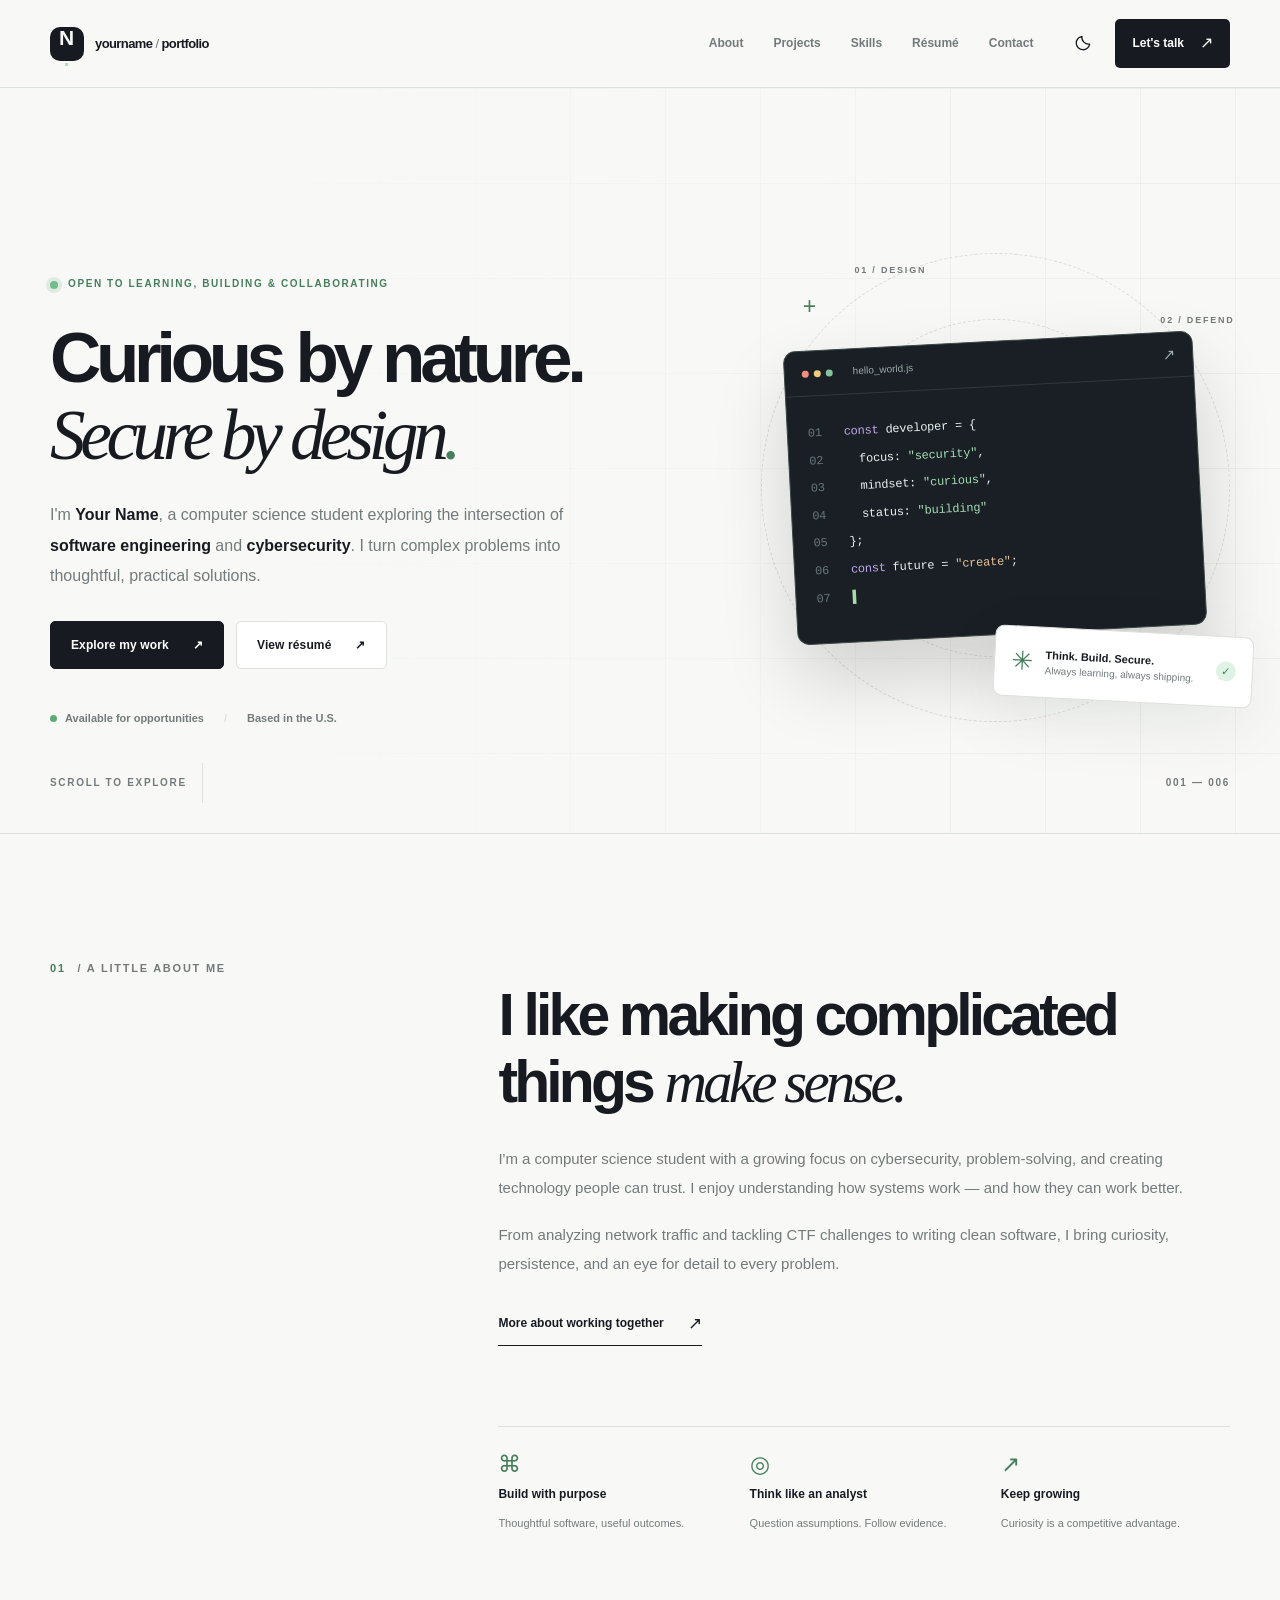
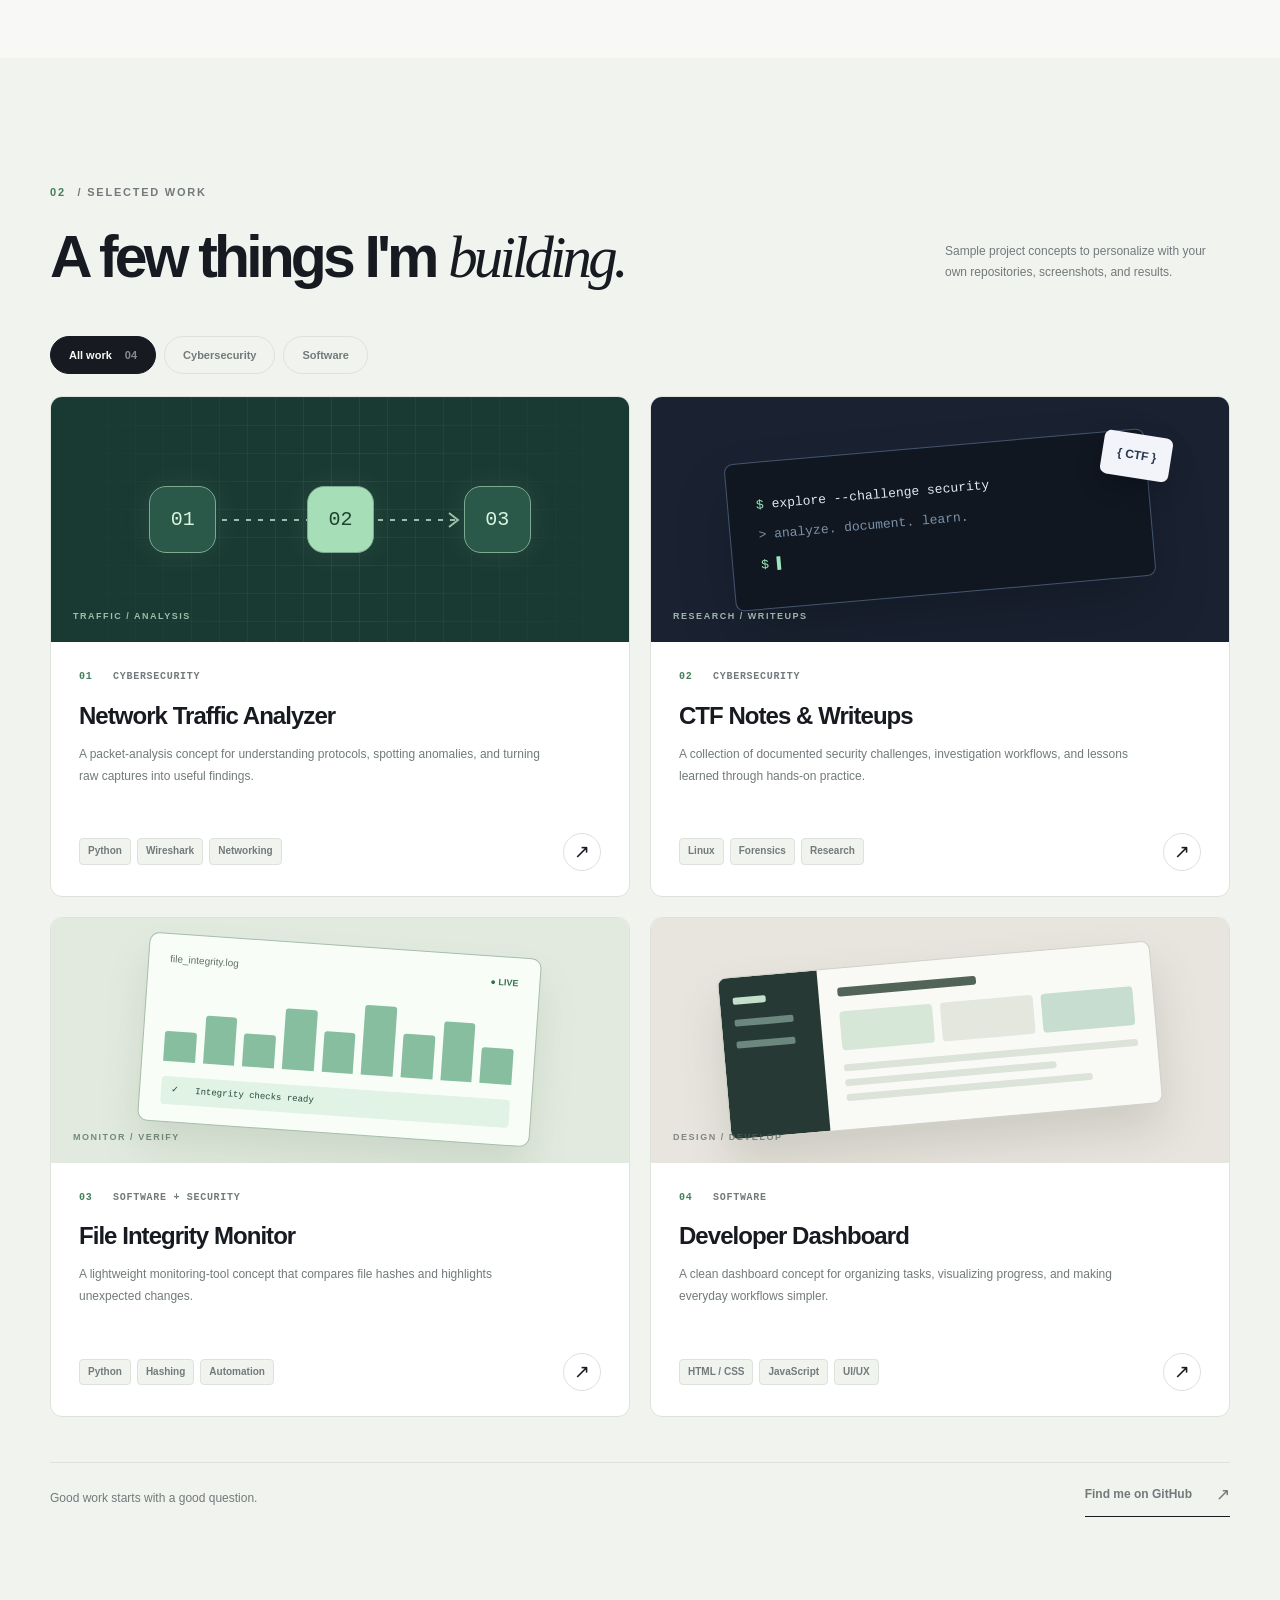
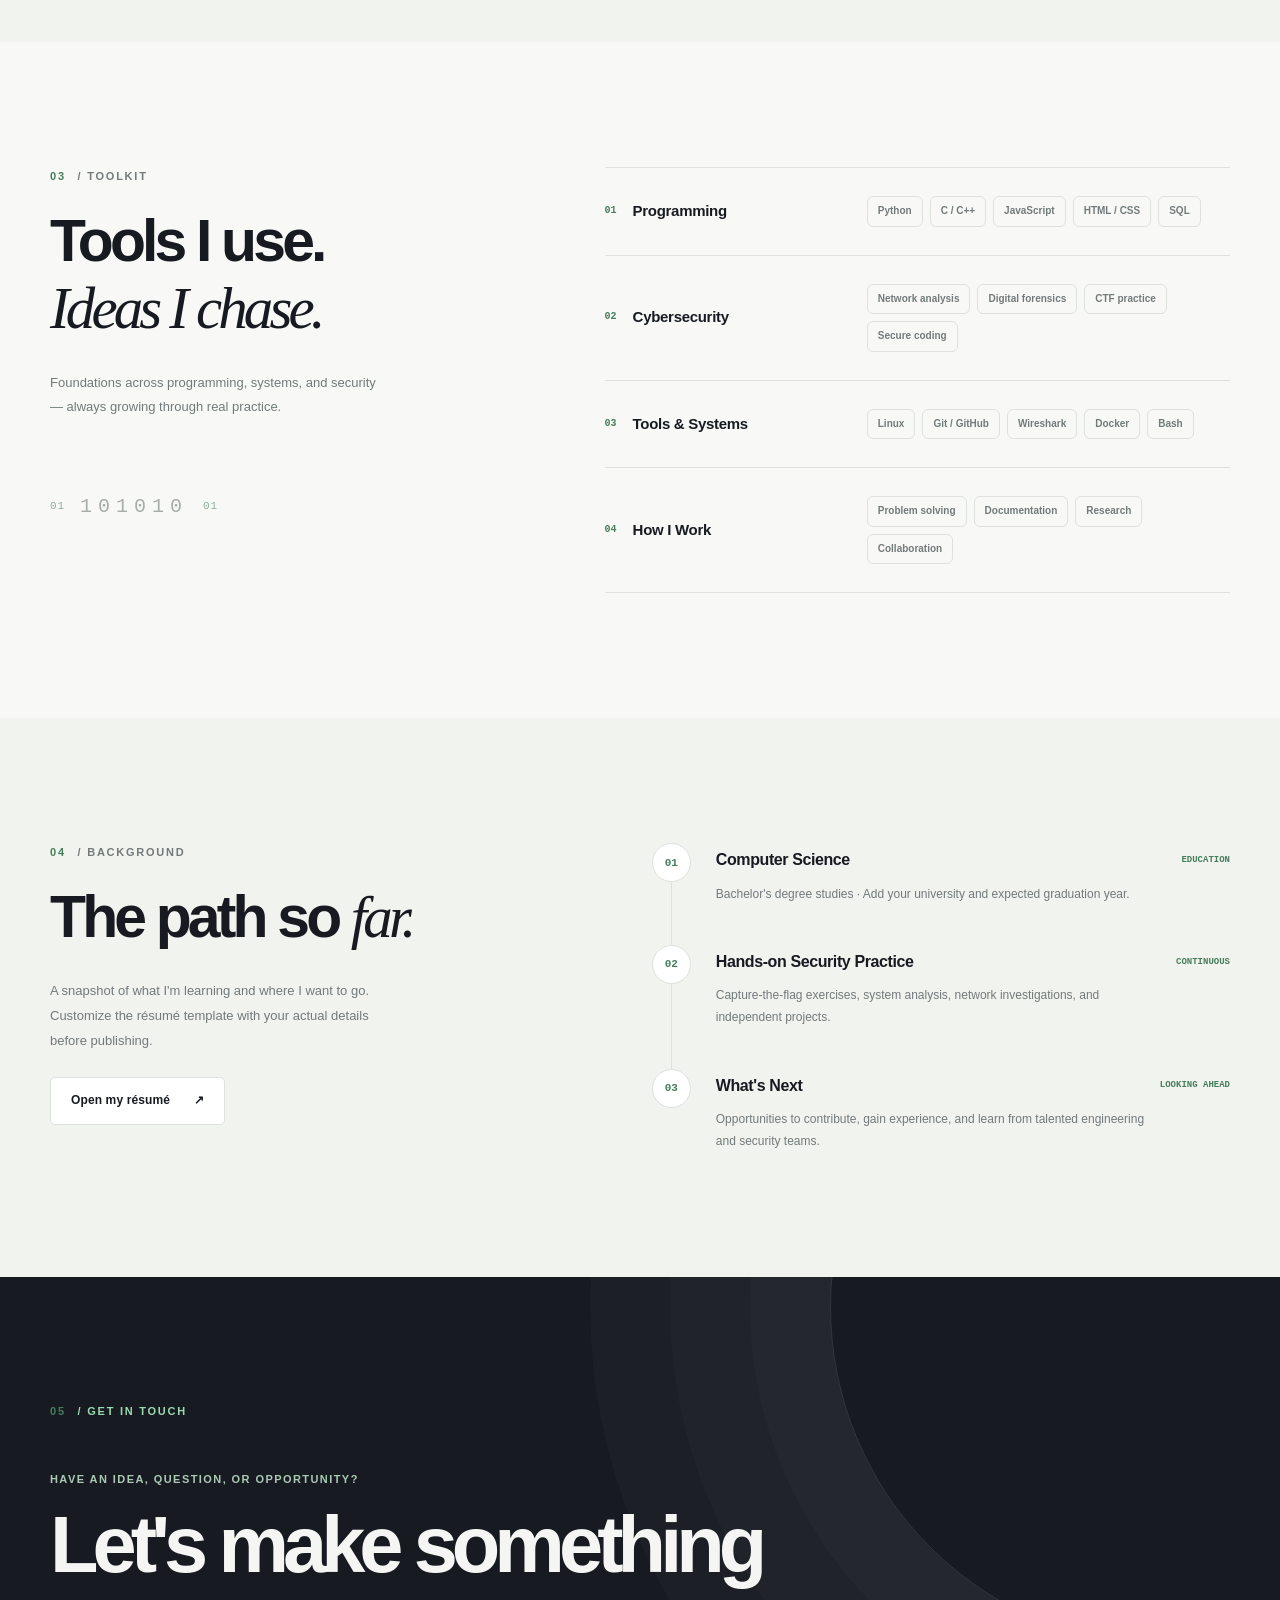
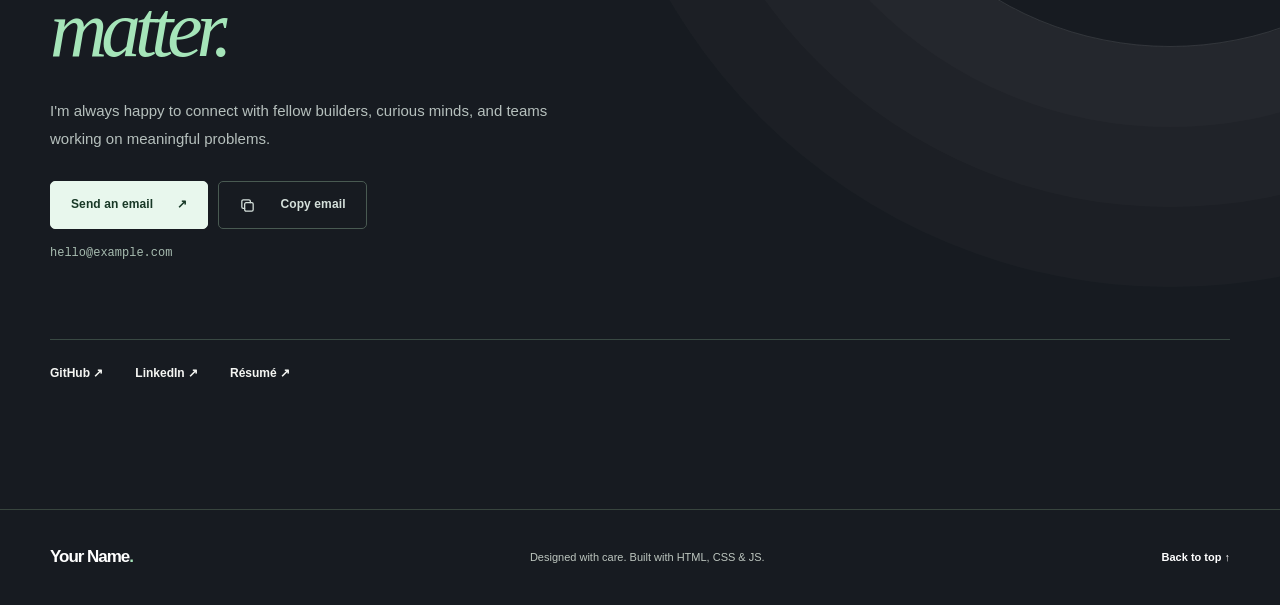
==== index.html @ 085c875d "Initial File Upload Commit" ====
<!doctype html>
<html lang="en">
<head>
  <meta charset="utf-8">
  <meta name="viewport" content="width=device-width, initial-scale=1">
  <meta name="theme-color" content="#f7f8f5">
  <meta name="description" content="Personal portfolio of a computer science student interested in cybersecurity, software engineering, and building useful things.">
  <title>Your Name — Computer Science & Cybersecurity</title>
  <link rel="icon" type="image/svg+xml" href="assets/favicon.svg">
  <link rel="stylesheet" href="style.css">
  <script src="script.js" defer></script>
</head>
<body>
  <a class="skip-link" href="#main">Skip to content</a>
  <div class="scroll-progress" id="scroll-progress" aria-hidden="true"></div>

  <header class="site-header" id="top">
    <div class="container header-inner">
      <a href="#top" class="brand" aria-label="Back to top"><span class="brand-symbol" aria-hidden="true">N<span class="brand-dot">.</span></span><span class="brand-word">yourname<span class="muted">/</span>portfolio</span></a>
      <nav class="desktop-nav" aria-label="Primary navigation">
        <a href="#about">About</a>
        <a href="#projects">Projects</a>
        <a href="#skills">Skills</a>
        <a href="#resume">Résumé</a>
        <a href="#contact">Contact</a>
      </nav>
      <div class="header-actions">
        <button class="icon-button theme-toggle" type="button" aria-label="Switch to dark theme" title="Toggle theme">
          <svg class="sun-icon" viewBox="0 0 24 24" fill="none" stroke="currentColor" stroke-width="1.7" stroke-linecap="round" stroke-linejoin="round" aria-hidden="true"><circle cx="12" cy="12" r="4"/><path d="M12 2v2m0 16v2M4.93 4.93l1.42 1.42m11.3 11.3 1.42 1.42M2 12h2m16 0h2M4.93 19.07l1.42-1.42m11.3-11.3 1.42-1.42"/></svg>
          <svg class="moon-icon" viewBox="0 0 24 24" fill="none" stroke="currentColor" stroke-width="1.7" stroke-linecap="round" stroke-linejoin="round" aria-hidden="true"><path d="M20.9 13.4A9 9 0 0 1 10.6 3.1 9 9 0 1 0 20.9 13.4Z"/></svg>
        </button>
        <a class="header-cta" href="#contact">Let's talk <span aria-hidden="true">↗</span></a>
        <button class="icon-button menu-toggle" type="button" aria-label="Open menu" aria-expanded="false" aria-controls="mobile-nav">
          <span></span><span></span>
        </button>
      </div>
    </div>
    <nav class="mobile-nav" id="mobile-nav" aria-label="Mobile navigation" hidden>
      <a href="#about">About</a><a href="#projects">Projects</a><a href="#skills">Skills</a><a href="#resume">Résumé</a><a href="#contact">Contact</a>
    </nav>
  </header>

  <main id="main">
    <section class="hero section-pad" aria-labelledby="hero-title">
      <div class="container hero-grid">
        <div class="hero-copy reveal">
          <div class="eyebrow"><span class="availability-dot"></span> OPEN TO LEARNING, BUILDING & COLLABORATING</div>
          <h1 id="hero-title">Curious by nature.<br><span class="hero-contrast">Secure by design<span class="hero-period">.</span></span></h1>
          <p class="hero-description">I'm <strong data-profile-name>Your Name</strong>, a computer science student exploring the intersection of <strong>software engineering</strong> and <strong>cybersecurity</strong>. I turn complex problems into thoughtful, practical solutions.</p>
          <div class="hero-buttons">
            <a class="button button-primary" href="#projects">Explore my work <span aria-hidden="true">↗</span></a>
            <a class="button button-outline" href="resume.html">View résumé <span aria-hidden="true">↗</span></a>
          </div>
          <div class="hero-meta"><span><span class="pulse" aria-hidden="true"></span> Available for opportunities</span><span class="meta-separator">/</span><span>Based in the U.S.</span></div>
        </div>
        <div class="hero-visual reveal" aria-label="Decorative illustration of a software and cybersecurity workspace">
          <div class="orbit orbit-outer"></div><div class="orbit orbit-inner"></div>
          <div class="visual-corner corner-one" aria-hidden="true">+</div>
          <div class="visual-corner corner-two" aria-hidden="true">+</div>
          <div class="visual-card code-card">
            <div class="visual-card-top"><div class="window-dots" aria-hidden="true"><i></i><i></i><i></i></div><span>hello_world.js</span><span class="card-top-icon">↗</span></div>
            <div class="code-content" aria-hidden="true"><div><span class="line-no">01</span> <span class="syntax-purple">const</span> developer = {</div><div><span class="line-no">02</span> &nbsp; focus: <span class="syntax-green">"security"</span>,</div><div><span class="line-no">03</span> &nbsp; mindset: <span class="syntax-green">"curious"</span>,</div><div><span class="line-no">04</span> &nbsp; status: <span class="syntax-green">"building"</span></div><div><span class="line-no">05</span> };</div><div><span class="line-no">06</span> <span class="syntax-purple">const</span> future = <span class="syntax-orange">"create"</span>;</div><div><span class="line-no">07</span> <span class="cursor-line">▍</span></div></div>
          </div>
          <div class="security-pill"><span class="lock-mark" aria-hidden="true">✳</span><div><strong>Think. Build. Secure.</strong><small>Always learning, always shipping.</small></div><span class="pill-check">✓</span></div>
          <div class="visual-label label-a">01 / DESIGN</div><div class="visual-label label-b">02 / DEFEND</div>
        </div>
      </div>
      <div class="container hero-bottom"><span>SCROLL TO EXPLORE</span><span class="line-down" aria-hidden="true"></span><span>001 — 006</span></div>
    </section>

    <section id="about" class="about section-pad" aria-labelledby="about-title">
      <div class="container about-grid">
        <div class="section-label reveal"><span class="index">01</span> / A LITTLE ABOUT ME</div>
        <div class="about-content reveal">
          <h2 id="about-title" class="section-title">I like making complicated things <em>make sense.</em></h2>
          <p>I'm a computer science student with a growing focus on cybersecurity, problem-solving, and creating technology people can trust. I enjoy understanding how systems work — and how they can work better.</p>
          <p>From analyzing network traffic and tackling CTF challenges to writing clean software, I bring curiosity, persistence, and an eye for detail to every problem.</p>
          <a class="text-link" href="#contact">More about working together <span aria-hidden="true">↗</span></a>
          <div class="about-highlights"><div><span class="highlight-icon" aria-hidden="true">⌘</span><strong>Build with purpose</strong><span>Thoughtful software, useful outcomes.</span></div><div><span class="highlight-icon" aria-hidden="true">◎</span><strong>Think like an analyst</strong><span>Question assumptions. Follow evidence.</span></div><div><span class="highlight-icon" aria-hidden="true">↗</span><strong>Keep growing</strong><span>Curiosity is a competitive advantage.</span></div></div>
        </div>
      </div>
    </section>

    <section id="projects" class="projects-section section-pad" aria-labelledby="projects-title">
      <div class="container">
        <div class="section-heading reveal"><div><div class="section-label"><span class="index">02</span> / SELECTED WORK</div><h2 id="projects-title" class="section-title">A few things I'm <em>building.</em></h2></div><p>Sample project concepts to personalize with your own repositories, screenshots, and results.</p></div>
        <div class="filter-bar reveal" role="group" aria-label="Filter projects"><button class="filter-button active" data-filter="all" aria-pressed="true">All work <span>04</span></button><button class="filter-button" data-filter="security" aria-pressed="false">Cybersecurity</button><button class="filter-button" data-filter="software" aria-pressed="false">Software</button></div>
        <div class="projects-grid">
          <article class="project-card reveal" data-category="security">
            <div class="project-art art-packets" aria-hidden="true"><div class="art-grid"></div><div class="flow-node flow-left">01</div><div class="flow-node flow-middle">02</div><div class="flow-node flow-right">03</div><svg class="flow-lines" viewBox="0 0 500 220"><path d="M108 110 H234 H368" fill="none" stroke="currentColor" stroke-width="2" stroke-dasharray="5 7"/><path d="m359 103 9 7-9 7" fill="none" stroke="currentColor" stroke-width="2"/></svg><div class="art-caption">TRAFFIC / ANALYSIS</div></div>
            <div class="project-body"><div class="project-number">01 <span>CYBERSECURITY</span></div><h3>Network Traffic Analyzer</h3><p>A packet-analysis concept for understanding protocols, spotting anomalies, and turning raw captures into useful findings.</p><div class="project-bottom"><div class="tags"><span>Python</span><span>Wireshark</span><span>Networking</span></div><button type="button" class="project-open" data-project="network" aria-label="View Network Traffic Analyzer details">↗</button></div></div>
          </article>
          <article class="project-card reveal" data-category="security">
            <div class="project-art art-ctf" aria-hidden="true"><div class="ctf-terminal"><span class="term-prompt">$</span> explore --challenge security<br><span class="term-output">&gt; analyze. document. learn.</span><br><span class="term-prompt">$</span> <span class="term-cursor">▌</span></div><div class="ctf-badge">{ CTF }</div><div class="art-caption">RESEARCH / WRITEUPS</div></div>
            <div class="project-body"><div class="project-number">02 <span>CYBERSECURITY</span></div><h3>CTF Notes & Writeups</h3><p>A collection of documented security challenges, investigation workflows, and lessons learned through hands-on practice.</p><div class="project-bottom"><div class="tags"><span>Linux</span><span>Forensics</span><span>Research</span></div><button type="button" class="project-open" data-project="ctf" aria-label="View CTF Notes and Writeups details">↗</button></div></div>
          </article>
          <article class="project-card reveal" data-category="software">
            <div class="project-art art-monitor" aria-hidden="true"><div class="monitor-window"><div class="monitor-line"><span>file_integrity.log</span><span class="monitor-live">● LIVE</span></div><div class="monitor-bars"><i></i><i></i><i></i><i></i><i></i><i></i><i></i><i></i><i></i></div><div class="monitor-status">✓ &nbsp; Integrity checks ready</div></div><div class="art-caption">MONITOR / VERIFY</div></div>
            <div class="project-body"><div class="project-number">03 <span>SOFTWARE + SECURITY</span></div><h3>File Integrity Monitor</h3><p>A lightweight monitoring-tool concept that compares file hashes and highlights unexpected changes.</p><div class="project-bottom"><div class="tags"><span>Python</span><span>Hashing</span><span>Automation</span></div><button type="button" class="project-open" data-project="monitor" aria-label="View File Integrity Monitor details">↗</button></div></div>
          </article>
          <article class="project-card reveal" data-category="software">
            <div class="project-art art-dashboard" aria-hidden="true"><div class="mini-app"><div class="mini-sidebar"><i></i><i></i><i></i></div><div class="mini-main"><div class="mini-head"></div><div class="mini-stats"><span></span><span></span><span></span></div><div class="mini-rows"><i></i><i></i><i></i></div></div></div><div class="art-caption">DESIGN / DEVELOP</div></div>
            <div class="project-body"><div class="project-number">04 <span>SOFTWARE</span></div><h3>Developer Dashboard</h3><p>A clean dashboard concept for organizing tasks, visualizing progress, and making everyday workflows simpler.</p><div class="project-bottom"><div class="tags"><span>HTML / CSS</span><span>JavaScript</span><span>UI/UX</span></div><button type="button" class="project-open" data-project="dashboard" aria-label="View Developer Dashboard details">↗</button></div></div>
          </article>
        </div>
        <div class="projects-footer reveal"><span>Good work starts with a good question.</span><a class="text-link" href="https://github.com" target="_blank" rel="noopener noreferrer" data-github>Find me on GitHub <span aria-hidden="true">↗</span></a></div>
      </div>
    </section>

    <section id="skills" class="skills-section section-pad" aria-labelledby="skills-title">
      <div class="container skills-layout">
        <div class="skills-intro reveal"><div class="section-label"><span class="index">03</span> / TOOLKIT</div><h2 id="skills-title" class="section-title">Tools I use.<br><em>Ideas I chase.</em></h2><p>Foundations across programming, systems, and security — always growing through real practice.</p><div class="skills-decor" aria-hidden="true"><span>01</span><span>101010</span><span>01</span></div></div>
        <div class="skills-list reveal">
          <div class="skill-row"><div class="skill-row-title"><span class="skill-index">01</span><h3>Programming</h3></div><div class="skill-tags"><span>Python</span><span>C / C++</span><span>JavaScript</span><span>HTML / CSS</span><span>SQL</span></div></div>
          <div class="skill-row"><div class="skill-row-title"><span class="skill-index">02</span><h3>Cybersecurity</h3></div><div class="skill-tags"><span>Network analysis</span><span>Digital forensics</span><span>CTF practice</span><span>Secure coding</span></div></div>
          <div class="skill-row"><div class="skill-row-title"><span class="skill-index">03</span><h3>Tools & Systems</h3></div><div class="skill-tags"><span>Linux</span><span>Git / GitHub</span><span>Wireshark</span><span>Docker</span><span>Bash</span></div></div>
          <div class="skill-row"><div class="skill-row-title"><span class="skill-index">04</span><h3>How I Work</h3></div><div class="skill-tags"><span>Problem solving</span><span>Documentation</span><span>Research</span><span>Collaboration</span></div></div>
        </div>
      </div>
    </section>

    <section id="resume" class="resume-section section-pad" aria-labelledby="resume-title">
      <div class="container resume-layout">
        <div class="resume-intro reveal"><div class="section-label"><span class="index">04</span> / BACKGROUND</div><h2 id="resume-title" class="section-title">The path so <em>far.</em></h2><p>A snapshot of what I'm learning and where I want to go. Customize the résumé template with your actual details before publishing.</p><a class="button button-outline" href="resume.html">Open my résumé <span aria-hidden="true">↗</span></a></div>
        <div class="timeline reveal"><div class="timeline-item"><div class="timeline-icon">01</div><div class="timeline-content"><div class="timeline-top"><h3>Computer Science</h3><span>EDUCATION</span></div><p>Bachelor's degree studies · Add your university and expected graduation year.</p></div></div><div class="timeline-item"><div class="timeline-icon">02</div><div class="timeline-content"><div class="timeline-top"><h3>Hands-on Security Practice</h3><span>CONTINUOUS</span></div><p>Capture-the-flag exercises, system analysis, network investigations, and independent projects.</p></div></div><div class="timeline-item"><div class="timeline-icon">03</div><div class="timeline-content"><div class="timeline-top"><h3>What's Next</h3><span>LOOKING AHEAD</span></div><p>Opportunities to contribute, gain experience, and learn from talented engineering and security teams.</p></div></div></div>
      </div>
    </section>

    <section id="contact" class="contact-section section-pad" aria-labelledby="contact-title">
      <div class="container contact-inner reveal"><div class="section-label"><span class="index">05</span> / GET IN TOUCH</div><p class="contact-kicker">HAVE AN IDEA, QUESTION, OR OPPORTUNITY?</p><h2 id="contact-title">Let's make something <em>matter.</em></h2><p class="contact-description">I'm always happy to connect with fellow builders, curious minds, and teams working on meaningful problems.</p><div class="contact-actions"><a href="mailto:hello@example.com" class="button button-primary contact-mail" data-email-link>Send an email <span aria-hidden="true">↗</span></a><button type="button" class="button button-ghost copy-email" aria-label="Copy email address"><svg width="17" height="17" viewBox="0 0 24 24" fill="none" stroke="currentColor" stroke-width="1.8" stroke-linecap="round" stroke-linejoin="round" aria-hidden="true"><rect x="8" y="8" width="12" height="12" rx="2"/><path d="M16 8V6a2 2 0 0 0-2-2H6a2 2 0 0 0-2 2v8a2 2 0 0 0 2 2h2"/></svg> Copy email</button></div><div class="contact-email" data-email-text>hello@example.com</div><div class="contact-rule"></div><div class="contact-socials"><a href="https://github.com" target="_blank" rel="noopener noreferrer" data-github>GitHub ↗</a><a href="https://www.linkedin.com" target="_blank" rel="noopener noreferrer" data-linkedin>LinkedIn ↗</a><a href="resume.html">Résumé ↗</a></div></div>
    </section>
  </main>

  <footer class="site-footer"><div class="container footer-inner"><a href="#top" class="footer-brand">Your Name<span>.</span></a><span>Designed with care. Built with HTML, CSS & JS.</span><a class="back-top" href="#top">Back to top ↑</a></div></footer>
  <div class="toast" role="status" aria-live="polite" aria-atomic="true"></div>
  <dialog class="project-dialog" aria-labelledby="dialog-title"><form method="dialog"><button class="dialog-close" aria-label="Close project details">×</button></form><div class="dialog-eyebrow" id="dialog-category"></div><h2 id="dialog-title"></h2><p id="dialog-description"></p><h3>The idea</h3><p id="dialog-details"></p><h3>Skills involved</h3><div class="dialog-tags" id="dialog-tags"></div><p class="dialog-note">These are starter project concepts. Replace them with your own verified work before sharing with recruiters.</p></dialog>
</body>
</html>
---- style.css ----
/* Minimalist developer portfolio — no frameworks or external dependencies. */
:root {
  color-scheme: light;
  --bg: #f8f9f6;
  --surface: #fff;
  --surface-alt: #f1f3ef;
  --text: #171b21;
  --muted: #727a7b;
  --line: #dde2dc;
  --accent: #467e5c;
  --accent-light: #dff3e4;
  --accent-green: #9ce7bb;
  --button: #171b21;
  --button-text: #fff;
  --dark-surface: #171b21;
  --shadow: 0 20px 70px rgba(19,35,25,.07);
  --max: 1180px;
}
html[data-theme="dark"] {
  color-scheme: dark;
  --bg: #141919;
  --surface: #1b2221;
  --surface-alt: #202a27;
  --text: #f2f5f0;
  --muted: #a1aaa5;
  --line: #334039;
  --accent: #9de0b6;
  --accent-light: #243d31;
  --button: #e7f1e9;
  --button-text: #15201a;
  --dark-surface: #101816;
  --shadow: 0 22px 70px rgba(0,0,0,.18);
}
*,*::before,*::after{box-sizing:border-box}
html{scroll-behavior:smooth;scroll-padding-top:88px}
body{margin:0;background:var(--bg);color:var(--text);font-family:Inter,ui-sans-serif,-apple-system,BlinkMacSystemFont,"Segoe UI",sans-serif;font-size:16px;line-height:1.65;-webkit-font-smoothing:antialiased;overflow-x:hidden;transition:background .2s,color .2s}
button,a{ -webkit-tap-highlight-color:transparent }
button{font:inherit;cursor:pointer}
a{color:inherit;text-decoration:none}
img,svg{max-width:100%}
::selection{background:var(--accent-light);color:var(--text)}
:focus-visible{outline:3px solid var(--accent);outline-offset:4px}
.container{width:min(var(--max),calc(100% - 88px));margin-inline:auto}
.section-pad{padding:125px 0}
.skip-link{position:fixed;top:-100px;left:20px;z-index:999;padding:12px 18px;background:var(--button);color:var(--button-text);border-radius:8px}
.skip-link:focus{top:10px}
.scroll-progress{height:2px;background:var(--accent);width:0;position:fixed;top:0;left:0;z-index:1000;pointer-events:none}
.site-header{height:88px;position:sticky;top:0;z-index:100;background:color-mix(in srgb,var(--bg) 92%,transparent);backdrop-filter:blur(20px);-webkit-backdrop-filter:blur(20px);border-bottom:1px solid var(--line)}
.header-inner{height:100%;display:flex;align-items:center;justify-content:space-between;gap:32px}
.brand{display:inline-flex;align-items:center;gap:11px;white-space:nowrap}
.brand-symbol{display:grid;place-items:center;width:34px;height:34px;border-radius:10px;background:var(--text);color:var(--bg);font-size:21px;font-weight:800;letter-spacing:-.1em;padding-right:3px;line-height:1}
.brand-dot{color:var(--accent-green)}
.brand-word{font-size:13px;font-weight:750;letter-spacing:-.045em}
.brand-word .muted{color:var(--muted);font-weight:400;padding:0 3px}
.desktop-nav{display:flex;align-items:center;gap:30px;margin-left:auto}
.desktop-nav a{font-size:12px;font-weight:630;color:var(--muted);transition:color .2s}
.desktop-nav a:hover,.desktop-nav a.active{color:var(--text)}
.header-actions{display:flex;align-items:center;gap:15px}
.icon-button{width:35px;height:35px;display:grid;place-items:center;background:none;color:var(--text);border:1px solid transparent;border-radius:8px;transition:background .2s}
.icon-button:hover{background:var(--surface-alt)}
.theme-toggle svg{width:18px;height:18px}
.sun-icon{display:none}html[data-theme="dark"] .sun-icon{display:block}html[data-theme="dark"] .moon-icon{display:none}
.header-cta{display:inline-flex;align-items:center;gap:16px;background:var(--button);color:var(--button-text);padding:11px 17px;border-radius:5px;font-size:12px;font-weight:720;white-space:nowrap;transition:transform .2s,opacity .2s}
.header-cta:hover{transform:translateY(-2px);opacity:.9}
.header-cta span{font-size:16px;font-weight:400}
.menu-toggle{display:none;position:relative;flex-direction:column;gap:6px;justify-content:center}
.menu-toggle span{height:2px;width:19px;background:currentColor;transition:transform .2s}
.mobile-nav[hidden]{display:none!important}
.mobile-nav{position:absolute;top:88px;left:0;right:0;background:var(--bg);border-bottom:1px solid var(--line);padding:12px 28px 24px;box-shadow:var(--shadow)}
.mobile-nav a{display:block;padding:13px 6px;border-bottom:1px solid var(--line);font-weight:650}
.hero{position:relative;padding-bottom:30px;min-height:735px;overflow:hidden}
.hero::before{content:"";position:absolute;inset:0;opacity:.43;background-image:linear-gradient(to right,var(--line) 1px,transparent 1px),linear-gradient(to bottom,var(--line) 1px,transparent 1px);background-size:95px 95px;mask-image:linear-gradient(90deg,transparent 15%,#000 85%);pointer-events:none}
.hero-grid{min-height:550px;display:grid;grid-template-columns:minmax(0,1.18fr) minmax(0,.82fr);align-items:center;gap:35px;position:relative;z-index:1}
.hero-copy{padding-top:28px}
.eyebrow{font-size:10px;font-weight:780;letter-spacing:.16em;display:flex;gap:10px;align-items:center;color:var(--accent)}
.availability-dot{width:8px;height:8px;border-radius:50%;background:#70bf8a;box-shadow:0 0 0 4px color-mix(in srgb,var(--accent) 13%,transparent)}
h1,h2,h3,p{margin-top:0}
h1{font-size:clamp(3.7rem,5.55vw,5.8rem);line-height:1.08;letter-spacing:-.075em;font-weight:730;margin:27px 0 27px}
.hero-contrast{font-family:Georgia,Times,serif;font-style:italic;font-weight:400;letter-spacing:-.075em;white-space:nowrap}
.hero-period{color:var(--accent)}
.hero-description{font-size:16px;max-width:520px;line-height:1.9;color:var(--muted);margin-bottom:30px}
.hero-description strong{font-weight:650;color:var(--text)}
.hero-buttons{display:flex;flex-wrap:wrap;gap:12px}
.button{display:inline-flex;justify-content:center;align-items:center;gap:24px;min-height:48px;padding:13px 20px;border-radius:5px;font-size:12px;letter-spacing:.01em;font-weight:750;border:1px solid var(--line);transition:transform .2s,background .2s,color .2s,border-color .2s}
.button:hover{transform:translateY(-2px)}
.button-primary{background:var(--button);color:var(--button-text);border-color:var(--button)}
.button-primary:hover{opacity:.86}
.button-outline{background:var(--surface);border-color:var(--line)}
.button-outline:hover{border-color:var(--text)}
.button-ghost{border:none;background:transparent;color:var(--text)}
.hero-meta{margin-top:40px;display:flex;gap:20px;align-items:center;font-size:11px;font-weight:600;color:var(--muted)}
.hero-meta>span:first-child{display:flex;align-items:center;gap:8px}
.pulse{height:7px;width:7px;background:#5eac75;border-radius:50%}
.meta-separator{color:var(--line)}
.hero-visual{height:500px;position:relative;display:flex;align-items:center;justify-content:center}
.orbit{position:absolute;border:1px dashed color-mix(in srgb,var(--text) 13%,transparent);border-radius:50%;aspect-ratio:1;pointer-events:none}
.orbit-outer{width:100%;max-width:505px;transform:rotate(-10deg)}
.orbit-inner{width:72%;max-width:362px;transform:rotate(18deg)}
.visual-corner{position:absolute;color:var(--accent);font-size:23px;font-weight:300}
.corner-one{left:9%;top:10%}.corner-two{right:6%;bottom:14%}
.code-card{width:90%;max-width:410px;background:#191f24;color:#e9f1f0;border:1px solid #3b4845;border-radius:12px;position:relative;z-index:2;box-shadow:0 35px 75px rgba(0,0,0,.16);transform:rotate(-3deg);overflow:hidden}
.visual-card-top{height:45px;display:flex;align-items:center;gap:10px;border-bottom:1px solid #30383b;padding:0 17px;color:#9daaaa;font-size:10px}
.window-dots{display:flex;gap:5px;margin-right:10px}.window-dots i{height:7px;width:7px;border-radius:50%;background:#53615d}.window-dots i:first-child{background:#f18d7f}.window-dots i:nth-child(2){background:#edcd7d}.window-dots i:nth-child(3){background:#85c29b}
.card-top-icon{margin-left:auto;font-size:15px}
.code-content{padding:24px 12px 30px 20px;font-family:ui-monospace,SFMono-Regular,Menlo,Consolas,monospace;font-size:clamp(10px,.95vw,12px);line-height:2.3;white-space:nowrap;letter-spacing:-.02em}
.line-no{color:#67777d;user-select:none;margin-right:15px}
.syntax-purple{color:#c1a7ef}.syntax-green{color:#a4deb4}.syntax-orange{color:#e9c19b}
.cursor-line{color:#a6dcaa;animation:blink 1s steps(2) infinite}
@keyframes blink{50%{opacity:0}}
.security-pill{display:flex;align-items:center;gap:12px;position:absolute;z-index:3;right:-5%;bottom:36px;background:var(--surface);padding:13px 16px;border:1px solid var(--line);border-radius:9px;box-shadow:var(--shadow);transform:rotate(3deg)}
.lock-mark{font-size:26px;color:var(--accent)}.security-pill strong,.security-pill small{display:block;line-height:1.5}.security-pill strong{font-size:11px}.security-pill small{font-size:10px;color:var(--muted)}.pill-check{display:grid;place-items:center;border-radius:50%;width:20px;height:20px;background:var(--accent-light);color:var(--accent);font-size:11px;margin-left:10px}
.visual-label{font-size:9px;color:var(--muted);font-weight:800;letter-spacing:.2em;position:absolute;z-index:3}.label-a{top:5%;left:20%}.label-b{right:-1%;top:15%}
.hero-bottom{position:relative;z-index:1;display:flex;align-items:center;gap:15px;color:var(--muted);font-size:10px;font-weight:800;letter-spacing:.17em}.hero-bottom span:last-child{margin-left:auto}.line-down{height:40px;width:1px;background:var(--line)}
.section-label{font-size:11px;letter-spacing:.16em;font-weight:800;color:var(--muted)}.section-label .index{color:var(--accent);margin-right:7px}
.section-title{font-size:clamp(2.65rem,4.6vw,4.85rem);letter-spacing:-.065em;line-height:1.14;font-weight:690;max-width:750px;margin:22px 0 28px}.section-title em{font-family:Georgia,Times,serif;font-weight:400}
.about{border-top:1px solid var(--line)}.about-grid{display:grid;grid-template-columns:30% 1fr;gap:8%}.about-content p{max-width:700px;color:var(--muted);line-height:1.95;font-size:15px;margin-bottom:17px}.text-link{display:inline-flex;align-items:center;gap:24px;padding-bottom:7px;border-bottom:1px solid var(--text);font-size:12px;font-weight:740;margin-top:15px;transition:gap .2s}.text-link:hover{gap:33px}.text-link span{font-size:17px;font-weight:400}.about-highlights{display:grid;grid-template-columns:repeat(3,minmax(0,1fr));gap:22px;margin-top:80px;padding-top:26px;border-top:1px solid var(--line)}.about-highlights>div{display:flex;flex-direction:column;align-items:flex-start;gap:9px}.highlight-icon{font-size:23px;color:var(--accent);line-height:1}.about-highlights strong{font-size:12px}.about-highlights div>span:last-child{font-size:11px;color:var(--muted);line-height:1.7}
.projects-section{background:var(--surface-alt)}.section-heading{display:flex;justify-content:space-between;align-items:end;gap:30px}.section-heading .section-title{margin-bottom:0}.section-heading>p{max-width:285px;font-size:12px;line-height:1.8;color:var(--muted);margin-bottom:7px}.filter-bar{display:flex;flex-wrap:wrap;gap:8px;margin:45px 0 22px}.filter-button{border:1px solid var(--line);border-radius:100px;background:transparent;padding:9px 18px;font-size:11px;font-weight:720;color:var(--muted);transition:all .2s}.filter-button.active,.filter-button:hover{background:var(--text);border-color:var(--text);color:var(--bg)}.filter-button span{opacity:.5;margin-left:10px}
.projects-grid{display:grid;grid-template-columns:repeat(2,minmax(0,1fr));gap:20px}.project-card{min-width:0;background:var(--surface);border:1px solid var(--line);border-radius:12px;overflow:hidden;transition:transform .3s,box-shadow .3s,opacity .25s}.project-card:hover{transform:translateY(-5px);box-shadow:var(--shadow)}.project-card[hidden]{display:none}
.project-art{height:245px;position:relative;overflow:hidden;display:flex;align-items:center;justify-content:center;color:#d9f3df}.art-caption{position:absolute;bottom:18px;left:22px;letter-spacing:.17em;font-size:9px;font-weight:800;opacity:.7}
.art-packets{background:#193a32}.art-grid{position:absolute;inset:0;background-image:linear-gradient(#9fd6b116 1px,transparent 1px),linear-gradient(90deg,#9fd6b116 1px,transparent 1px);background-size:28px 28px;mask-image:linear-gradient(90deg,transparent,#000,transparent)}.flow-lines{position:absolute;width:min(100%,500px);height:220px;opacity:.7}.flow-node{position:absolute;z-index:2;width:67px;height:67px;border-radius:17px;background:#2a5849;border:1px solid #7ea993;display:grid;place-items:center;font-family:ui-monospace,monospace;font-size:20px;box-shadow:0 0 28px #a3dcb91a}.flow-left{left:17%}.flow-middle{left:calc(50% - 33px);background:#a6deb8;color:#204330}.flow-right{right:17%}
.art-ctf{background:#1a2232}.ctf-terminal{width:73%;background:#101721;border:1px solid #43556d;border-radius:9px;transform:rotate(-5deg);padding:28px;font-family:ui-monospace,monospace;font-size:clamp(10px,1.15vw,13px);line-height:2.3;color:#e1e9f7;box-shadow:0 30px 55px #0003}.term-prompt{color:#9ce7bb}.term-output{color:#7c92a8}.term-cursor{color:#9ce7bb}.ctf-badge{position:absolute;right:10%;top:15%;background:#f2f4f9;color:#293951;font-size:12px;padding:12px 15px;border-radius:7px;transform:rotate(9deg);font-weight:800;box-shadow:0 10px 25px #0003}
.art-monitor{background:#e2eadf;color:#244b37}.monitor-window{background:#f9fdf8;border:1px solid #a6beaa;border-radius:10px;width:68%;padding:17px 21px;transform:rotate(4deg);box-shadow:0 25px 40px #3b5e3922}.monitor-line{font-size:10px;color:#607265;display:flex;align-items:center;justify-content:space-between}.monitor-live{color:#33754c;font-weight:800;font-size:9px}.monitor-bars{display:flex;gap:8px;align-items:end;height:73px;margin:20px 0 15px}.monitor-bars i{display:block;flex:1;background:#87bea0;border-radius:3px 3px 0 0;height:40%}.monitor-bars i:nth-child(2){height:65%}.monitor-bars i:nth-child(3){height:45%}.monitor-bars i:nth-child(4){height:83%}.monitor-bars i:nth-child(5){height:55%}.monitor-bars i:nth-child(6){height:95%}.monitor-bars i:nth-child(7){height:60%}.monitor-bars i:nth-child(8){height:80%}.monitor-bars i:nth-child(9){height:48%}.monitor-status{font-family:ui-monospace,monospace;font-size:9px;background:#e0f3e5;border-radius:4px;padding:7px 10px}.art-monitor .art-caption{color:#44634f}
.art-dashboard{background:#e7e5de}.mini-app{width:75%;height:163px;border-radius:9px;background:#f9f9f5;border:1px solid #d0d2c9;transform:rotate(-5deg);box-shadow:0 25px 45px #60605230;display:flex;overflow:hidden}.mini-sidebar{width:23%;background:#263934;padding:20px 13px;display:flex;flex-direction:column;gap:15px}.mini-sidebar i{height:7px;border-radius:2px;background:#6c877d;width:80%}.mini-sidebar i:first-child{background:#c4e0cb;width:45%}.mini-main{flex:1;padding:19px}.mini-head{width:47%;height:9px;border-radius:3px;background:#526357;margin-bottom:15px}.mini-stats{display:flex;gap:8px}.mini-stats span{height:39px;flex:1;background:#d7e7d7;border-radius:4px}.mini-stats span:nth-child(2){background:#e3e7de}.mini-stats span:nth-child(3){background:#c6ddd0}.mini-rows{display:flex;flex-direction:column;gap:8px;margin-top:14px}.mini-rows i{height:7px;border-radius:3px;background:#dce3d8}.mini-rows i:nth-child(2){width:72%}.mini-rows i:nth-child(3){width:84%}.art-dashboard .art-caption{color:#56615a}
.project-body{padding:27px 28px 25px}.project-number{font-family:ui-monospace,monospace;font-size:10px;color:var(--accent);font-weight:740;letter-spacing:.07em;margin-bottom:15px}.project-number span{color:var(--muted);margin-left:14px}.project-body h3{font-size:24px;letter-spacing:-.04em;line-height:1.25;margin:0 0 12px}.project-body p{min-height:66px;font-size:12px;line-height:1.85;color:var(--muted);max-width:475px}.project-bottom{display:flex;align-items:center;justify-content:space-between;gap:12px;margin-top:24px}.tags{display:flex;flex-wrap:wrap;gap:6px}.tags span,.skill-tags span,.dialog-tags span{background:var(--surface-alt);border:1px solid var(--line);border-radius:4px;padding:4px 8px;color:var(--muted);font-size:10px;font-weight:650}.project-open{flex:0 0 auto;width:38px;height:38px;border:1px solid var(--line);background:var(--surface);color:var(--text);border-radius:50%;font-size:19px;transition:background .2s,transform .2s}.project-open:hover{background:var(--text);color:var(--bg);transform:rotate(45deg)}.projects-footer{border-top:1px solid var(--line);margin-top:45px;padding-top:18px;display:flex;align-items:center;justify-content:space-between;gap:15px;color:var(--muted);font-size:12px}.projects-footer .text-link{margin:0}
.skills-layout{display:grid;grid-template-columns:40% 1fr;gap:7%}.skills-intro p{color:var(--muted);max-width:340px;font-size:13px;line-height:1.9}.skills-decor{display:flex;align-items:center;gap:15px;color:var(--accent);font-family:ui-monospace,monospace;font-size:11px;letter-spacing:.08em;margin-top:70px;opacity:.6}.skills-decor span:nth-child(2){color:var(--muted);font-size:20px;letter-spacing:.3em}.skills-list{border-top:1px solid var(--line)}.skill-row{border-bottom:1px solid var(--line);padding:28px 0;display:grid;grid-template-columns:40% 1fr;gap:12px}.skill-row-title{display:flex;align-items:center;gap:16px}.skill-index{color:var(--accent);font-size:10px;font-weight:800;font-family:ui-monospace,monospace}.skill-row h3{margin:0;font-size:15px;letter-spacing:-.02em}.skill-tags{display:flex;gap:7px;flex-wrap:wrap;align-items:center}.skill-tags span{padding:6px 10px;background:transparent;border-radius:6px}
.resume-section{background:var(--surface-alt)}.resume-layout{display:grid;grid-template-columns:42% 1fr;gap:9%}.resume-intro p{font-size:13px;line-height:1.9;color:var(--muted);max-width:350px;margin:0 0 23px}.timeline{position:relative}.timeline:before{content:"";position:absolute;left:19px;top:24px;bottom:52px;width:1px;background:var(--line)}.timeline-item{display:flex;position:relative;gap:25px;margin-bottom:40px}.timeline-item:last-child{margin-bottom:0}.timeline-icon{width:39px;height:39px;flex:0 0 39px;border-radius:50%;background:var(--surface);border:1px solid var(--line);display:grid;place-items:center;z-index:1;color:var(--accent);font-family:ui-monospace,monospace;font-size:11px;font-weight:800}.timeline-content{flex:1;padding-top:4px}.timeline-top{display:flex;justify-content:space-between;gap:12px;align-items:center;margin-bottom:9px}.timeline-top h3{font-size:16px;font-weight:720;margin:0;letter-spacing:-.025em}.timeline-top span{font-family:ui-monospace,monospace;font-size:9px;font-weight:740;color:var(--accent);white-space:nowrap}.timeline-content p{color:var(--muted);font-size:12px;line-height:1.85;max-width:440px;margin:0}
.contact-section{background:var(--dark-surface);color:#f5f6f3;position:relative;overflow:hidden}.contact-section:before{content:"";position:absolute;width:680px;height:680px;border:1px solid #ffffff1e;border-radius:50%;right:-230px;top:-310px;box-shadow:0 0 0 80px #ffffff05,0 0 0 160px #ffffff05,0 0 0 240px #ffffff05;pointer-events:none}.contact-inner{position:relative;z-index:1}.contact-section .section-label{color:#9adab0}.contact-kicker{font-size:11px;font-weight:800;letter-spacing:.13em;margin:50px 0 14px;color:#abc9b5}.contact-section h2{font-size:clamp(3.4rem,6.2vw,7rem);max-width:900px;line-height:1.06;letter-spacing:-.075em;margin:0 0 26px}.contact-section h2 em{color:#a5e5b9;font-family:Georgia,serif;font-weight:400}.contact-description{color:#b6c0bd;max-width:500px;font-size:15px;line-height:1.85}.contact-actions{display:flex;gap:10px;flex-wrap:wrap;margin:29px 0 15px}.contact-section .button-primary{background:#e8f7ed;color:#183826;border-color:#e8f7ed}.contact-section .button-ghost{color:#d5e0db;border:1px solid #495a52}.contact-email{font-family:ui-monospace,monospace;font-size:12px;color:#a7bcb0}.contact-rule{height:1px;background:#394943;margin:75px 0 24px}.contact-socials{display:flex;gap:32px;font-weight:650;font-size:12px}.contact-socials a:hover{color:#a5e5b9}
.site-footer{background:var(--dark-surface);color:#bdc6bf;border-top:1px solid #38453e}.footer-inner{min-height:95px;display:flex;align-items:center;justify-content:space-between;gap:20px;font-size:11px}.footer-brand{font-size:17px;letter-spacing:-.06em;font-weight:750;color:#fff}.footer-brand span{color:#a5e5b9}.back-top{color:#fff;font-weight:700}
.toast{position:fixed;bottom:25px;left:50%;transform:translate(-50%,30px);background:var(--text);color:var(--bg);padding:10px 18px;border-radius:8px;font-size:12px;font-weight:700;z-index:500;opacity:0;pointer-events:none;transition:opacity .2s,transform .2s}.toast.show{opacity:1;transform:translate(-50%,0)}
.project-dialog{border:1px solid var(--line);background:var(--surface);color:var(--text);width:min(560px,calc(100% - 36px));border-radius:15px;padding:35px;max-height:min(85vh,700px);box-shadow:0 25px 90px #0005}.project-dialog::backdrop{background:#0b161acc;backdrop-filter:blur(3px)}.dialog-close{position:absolute;right:16px;top:12px;font-size:28px;border:0;background:transparent;color:var(--muted)}.dialog-eyebrow{font-size:10px;letter-spacing:.15em;font-weight:800;color:var(--accent);margin-bottom:14px}.project-dialog h2{font-size:34px;letter-spacing:-.055em;line-height:1.13;margin-bottom:19px}.project-dialog h3{font-size:13px;margin:25px 0 7px}.project-dialog p{font-size:13px;line-height:1.85;color:var(--muted)}.dialog-tags{display:flex;flex-wrap:wrap;gap:8px}.dialog-note{border-top:1px solid var(--line);padding-top:18px;margin-top:25px;font-size:11px!important}
.js .reveal{opacity:0;transform:translateY(18px);transition:opacity .7s ease,transform .7s ease}.js .reveal.visible{opacity:1;transform:translateY(0)}
/* Résumé page */
.resume-page{background:var(--bg)}.resume-page .resume-sheet{background:var(--surface);border:1px solid var(--line);border-radius:12px;width:min(850px,calc(100% - 36px));margin:45px auto 75px;padding:62px 67px;box-shadow:var(--shadow)}.resume-page .resume-tools{display:flex;gap:12px;justify-content:flex-end;max-width:850px;width:calc(100% - 36px);margin:32px auto 0}.resume-page .resume-sheet h1{font-size:44px;margin:0;letter-spacing:-.06em}.resume-role{font-size:15px;color:var(--accent);font-weight:700;margin-bottom:8px}.resume-contact-line{display:flex;flex-wrap:wrap;gap:12px;color:var(--muted);font-size:11px;border-bottom:1px solid var(--line);padding-bottom:28px;margin-bottom:26px}.resume-paper-section{margin-bottom:25px}.resume-paper-section h2{font-size:12px;letter-spacing:.15em;color:var(--accent);font-weight:850;text-transform:uppercase;border-bottom:1px solid var(--line);padding-bottom:9px;margin-bottom:13px}.resume-paper-section p,.resume-paper-section li{font-size:12px;color:var(--muted);line-height:1.7}.resume-paper-section ul{padding-left:18px;margin:8px 0 0}.resume-paper-section h3{font-size:14px;letter-spacing:-.02em;margin:0 0 3px}.resume-entry{margin-bottom:16px}.resume-entry-heading{display:flex;justify-content:space-between;gap:20px}.resume-entry-heading span{font-size:11px;color:var(--muted)}.resume-note{background:var(--accent-light);color:var(--text);padding:13px 16px;border-radius:8px;font-size:12px;margin-top:18px}
@media(min-width:1300px){.hero-grid{min-height:615px}.hero{min-height:800px}}
@media(max-width:1100px){.container{width:min(var(--max),calc(100% - 64px))}.desktop-nav{gap:18px}.hero-grid{grid-template-columns:1.1fr .9fr;gap:12px}.hero-visual{height:450px}.hero h1{font-size:clamp(3.4rem,5.3vw,5rem)}.security-pill{right:-2%}.code-card{width:98%}.skills-layout{gap:5%}.skill-row{grid-template-columns:35% 1fr}}
@media(max-width:850px){.section-pad{padding:85px 0}.desktop-nav,.header-cta{display:none}.menu-toggle{display:flex}.hero-grid{grid-template-columns:1fr;gap:0}.hero{min-height:auto}.hero-copy{padding-top:10px}.hero h1{font-size:clamp(3.5rem,8vw,5rem)}.hero-visual{height:430px;margin:20px auto 0;width:min(100%,550px)}.hero-bottom{margin-top:10px}.about-grid{grid-template-columns:1fr;gap:22px}.about-highlights{margin-top:45px}.skills-layout,.resume-layout{grid-template-columns:1fr;gap:40px}.skills-decor{display:none}.section-heading{align-items:start}.section-heading>p{margin-top:35px}.contact-section h2{font-size:clamp(3.3rem,9vw,6rem)}}
@media(max-width:620px){.container{width:calc(100% - 40px)}.site-header{height:72px}.mobile-nav{top:72px}.header-inner{gap:12px}.brand-word{font-size:12px}.hero{padding-top:70px;padding-bottom:22px}.hero h1{font-size:clamp(3.05rem,10.2vw,4.6rem);line-height:1.11;letter-spacing:-.074em}.hero-contrast{white-space:normal}.hero-description{font-size:14px;line-height:1.85}.eyebrow{font-size:9px;letter-spacing:.08em}.hero-meta{font-size:10px;gap:9px;flex-wrap:wrap}.hero-visual{height:335px;margin:35px auto 8px}.code-card{width:90%;transform:rotate(-2deg)}.code-content{font-size:clamp(9px,2.35vw,12px);padding:15px 6px 19px 12px}.line-no{margin-right:8px}.security-pill{right:-1%;bottom:5px;padding:10px 12px;gap:7px}.security-pill strong{font-size:10px}.security-pill small{font-size:9px}.lock-mark{font-size:18px}.pill-check{margin-left:0}.orbit-outer{width:95%}.label-a{left:8%}.label-b{right:2%}.hero-bottom{font-size:9px}.section-pad{padding:76px 0}.section-title{font-size:clamp(2.4rem,9.3vw,3.5rem);margin-top:15px}.about-highlights{grid-template-columns:1fr;gap:18px;margin-top:35px}.about-highlights>div{display:grid;grid-template-columns:24px 1fr;gap:2px 13px}.about-highlights .highlight-icon{grid-row:span 2}.projects-grid{grid-template-columns:1fr}.section-heading{display:block}.section-heading>p{margin:20px 0 0}.filter-bar{margin:28px 0 18px}.filter-button{padding:8px 13px}.project-art{height:216px}.project-body{padding:23px 22px}.project-body h3{font-size:22px}.project-body p{min-height:0}.projects-footer{align-items:start;flex-direction:column}.skill-row{grid-template-columns:1fr;padding:22px 0;gap:16px}.skill-tags{padding-left:29px}.contact-kicker{margin-top:36px;font-size:9px}.contact-section h2{font-size:clamp(3rem,11vw,4.5rem)}.contact-description{font-size:13px}.contact-rule{margin-top:55px}.footer-inner{min-height:105px;flex-wrap:wrap;padding:24px 0;gap:10px}.footer-inner>span{order:3;width:100%}.timeline-top{align-items:start;flex-direction:column;gap:4px}.resume-page .resume-sheet{padding:30px 25px}.resume-page .resume-sheet h1{font-size:35px}.resume-entry-heading{flex-direction:column;gap:2px}.project-dialog{padding:25px}.project-dialog h2{font-size:28px}}
@media(max-width:380px){.container{width:calc(100% - 32px)}.brand-word{display:none}.hero-buttons .button{padding:11px 13px;gap:10px}.hero h1{font-size:2.95rem}.hero-meta .meta-separator{display:none}.code-card{width:100%}.security-pill{right:-3%}.contact-actions{display:flex;flex-direction:column;align-items:stretch}}
@media(prefers-reduced-motion:reduce){*,*::before,*::after{animation-duration:.01ms!important;animation-iteration-count:1!important;scroll-behavior:auto!important;transition-duration:.01ms!important}.js .reveal{opacity:1;transform:none}}
@media print{
  @page{size:letter;margin:14mm}
  :root,html[data-theme="dark"]{color-scheme:light;--bg:#fff;--surface:#fff;--text:#111;--muted:#333;--line:#aaa;--accent:#225c35}
  body{background:#fff;color:#111}
  .site-header,.site-footer,.resume-tools,.scroll-progress,.resume-note{display:none!important}
  .resume-page .resume-sheet{width:100%;padding:0;margin:0;border:0;box-shadow:none}
  .resume-page .resume-sheet h1{font-size:34px}
  .resume-paper-section{break-inside:avoid;margin-bottom:15px}
  .resume-paper-section p,.resume-paper-section li{font-size:10.5px}
  .resume-paper-section h2{margin-bottom:7px}
}
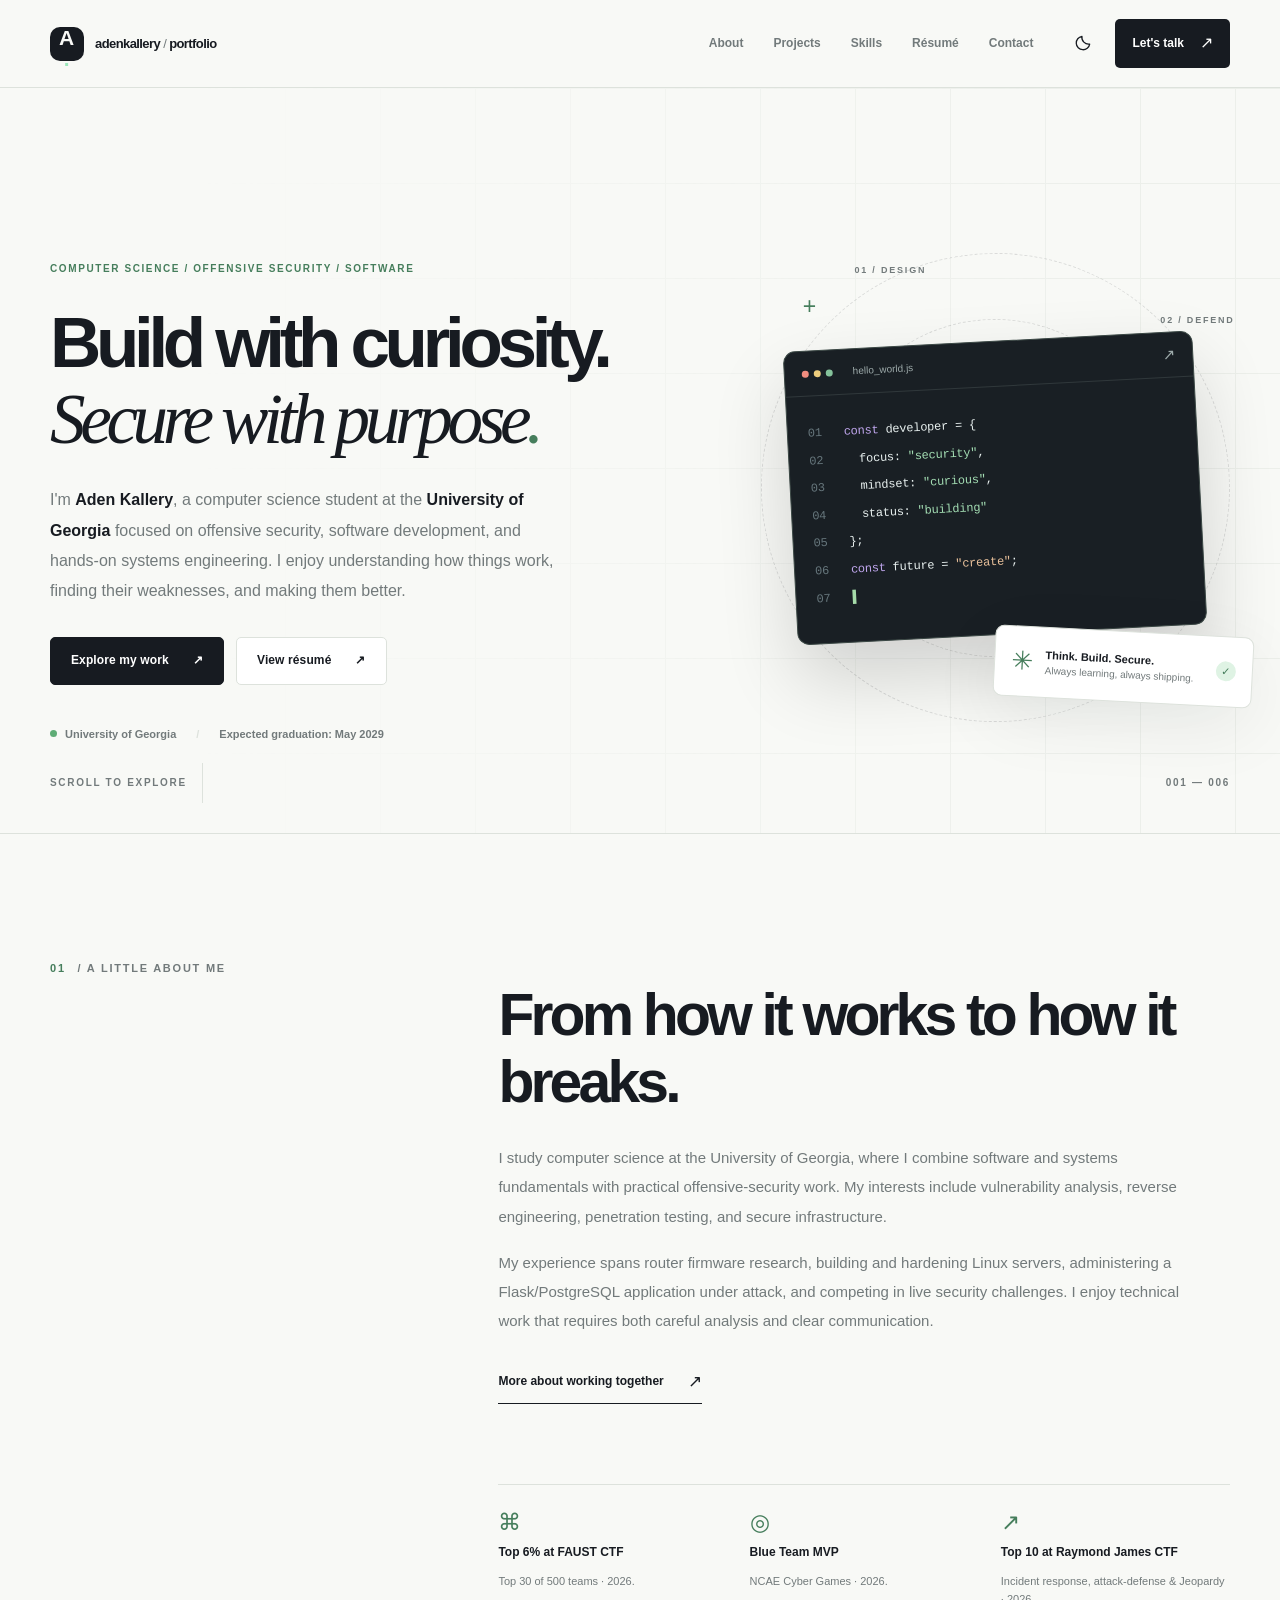
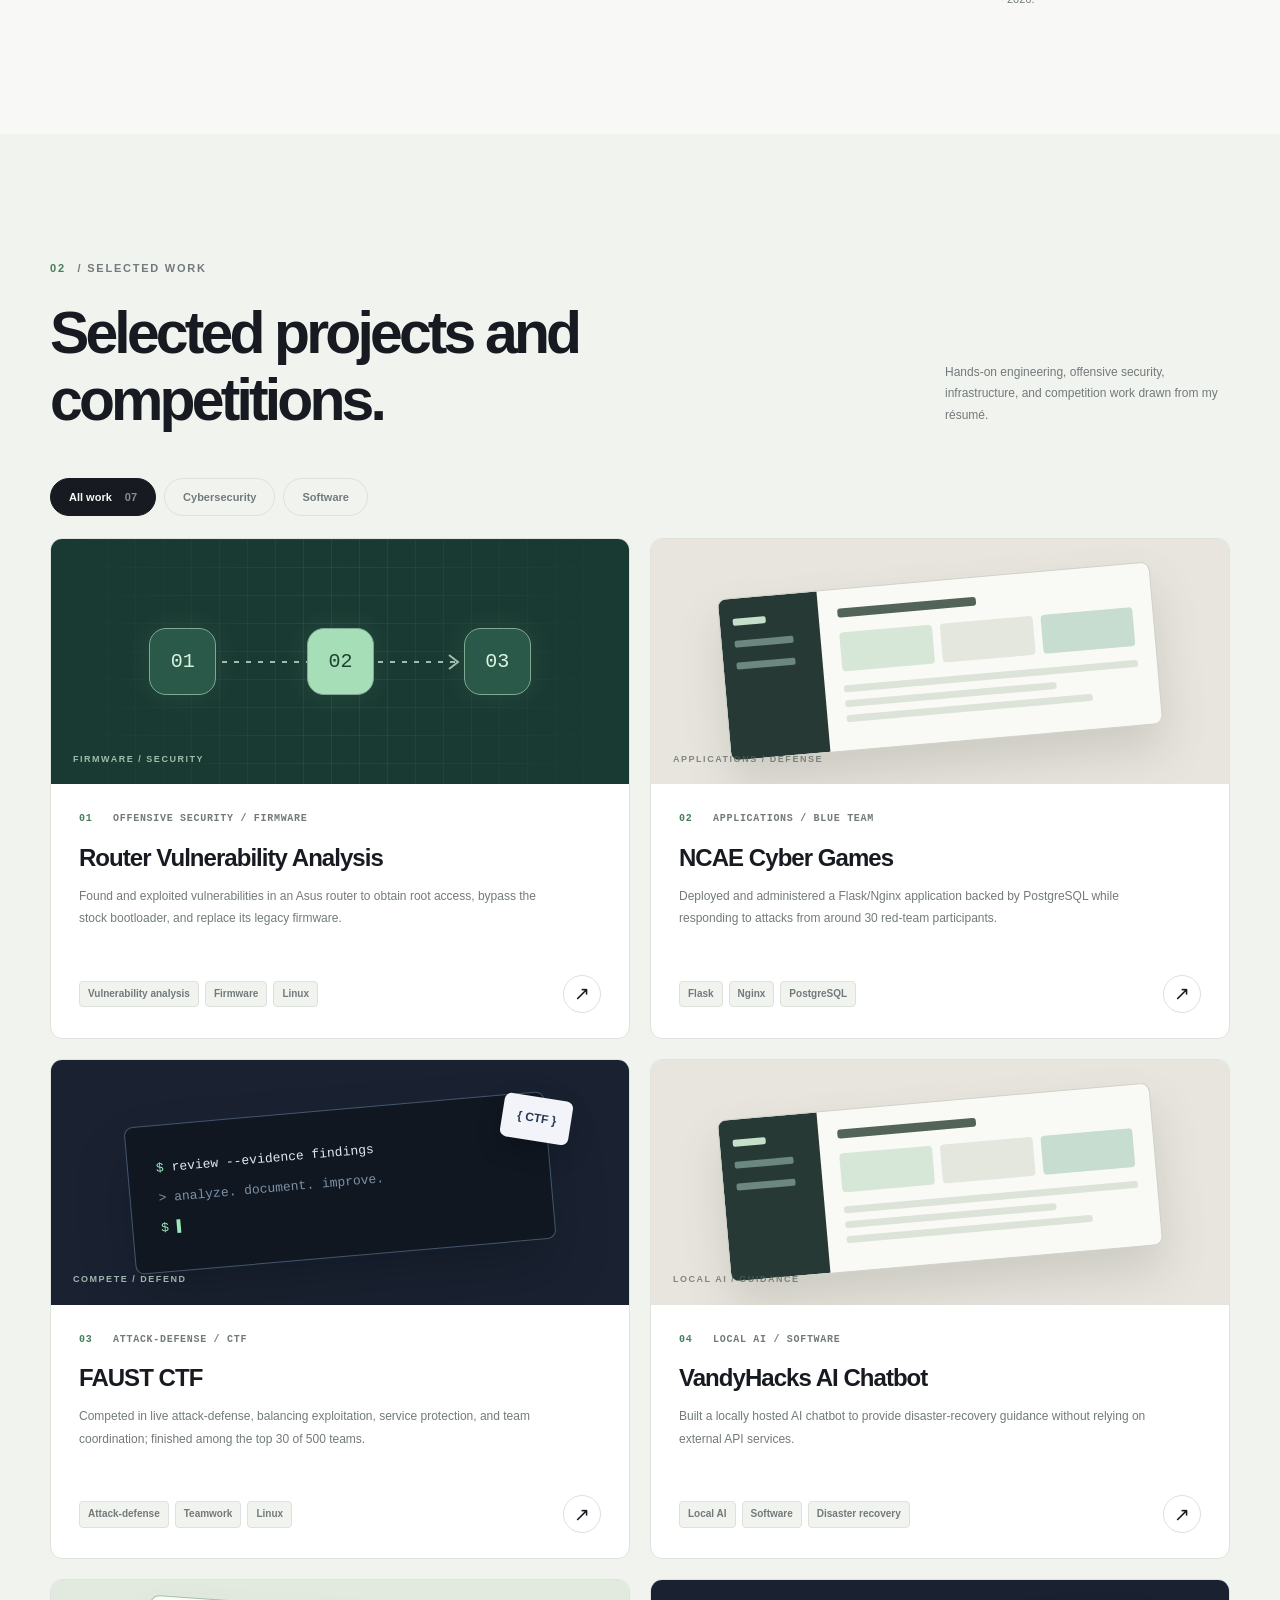
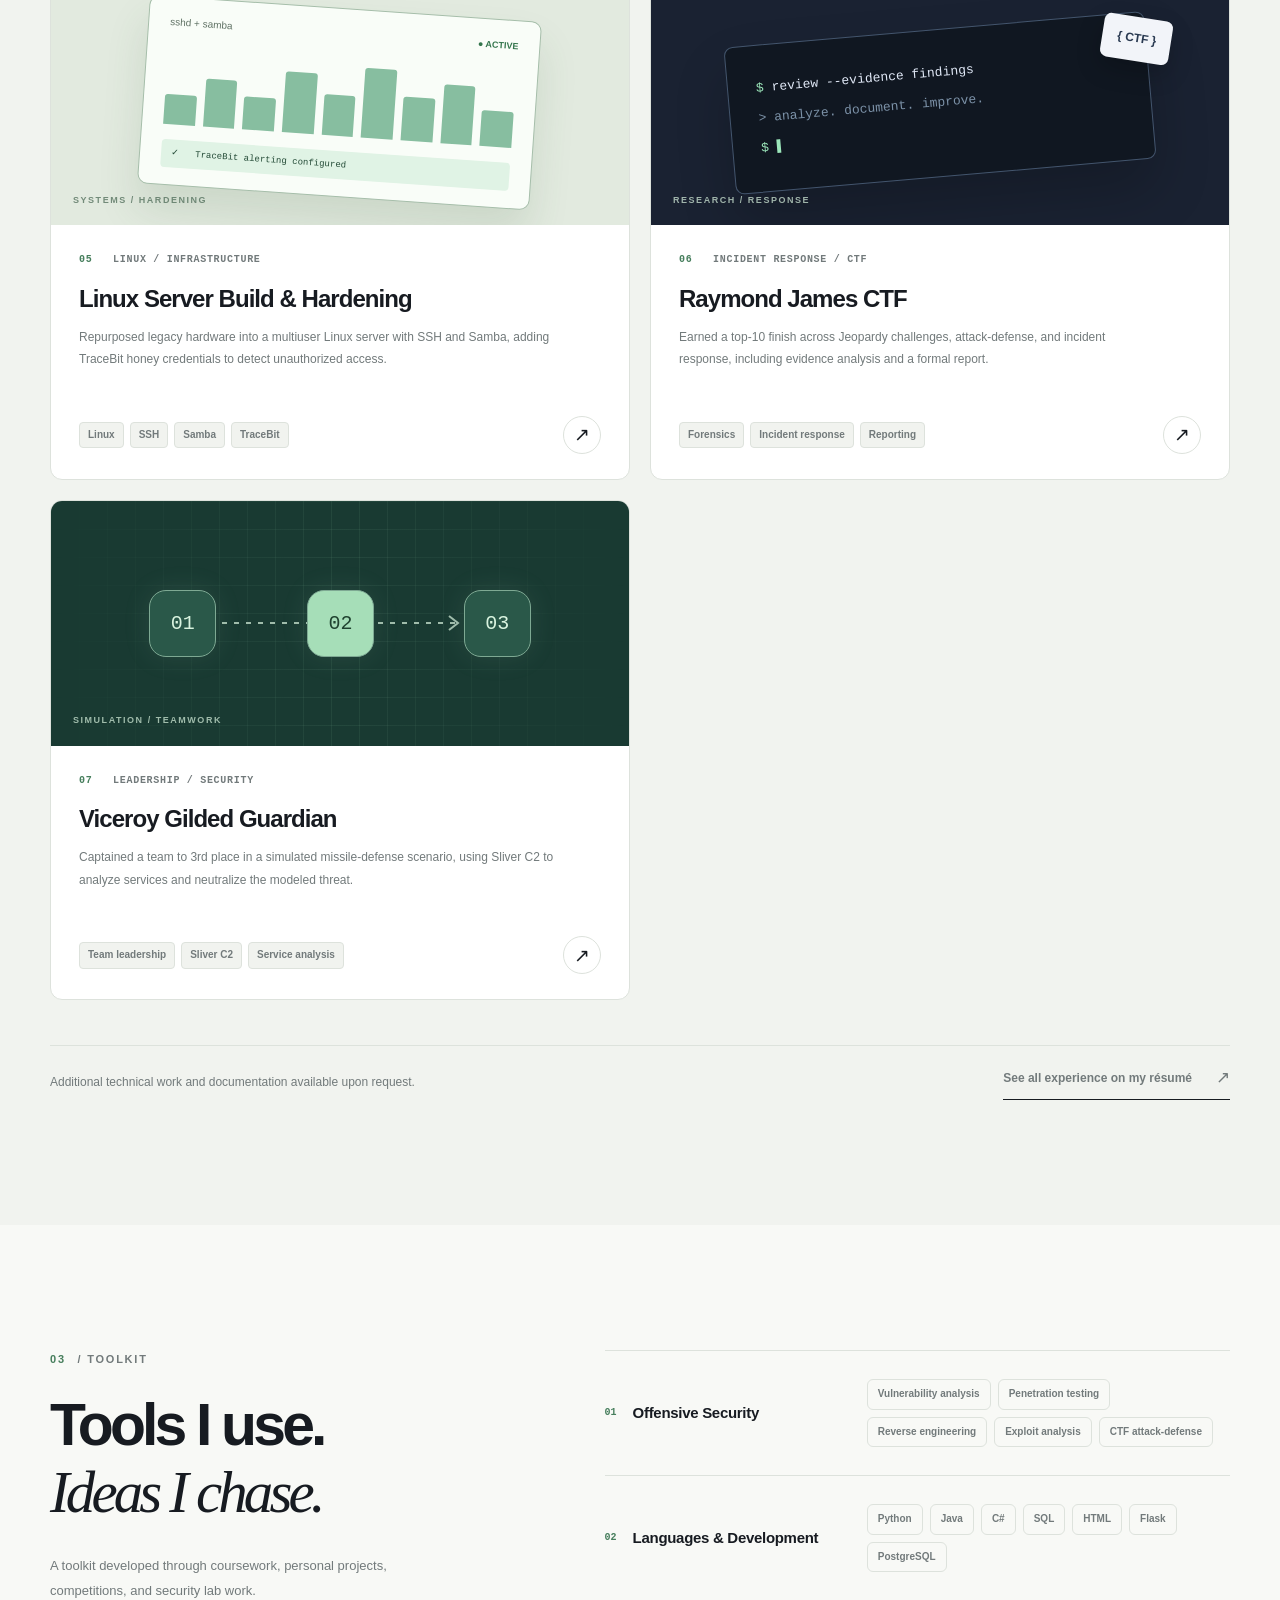
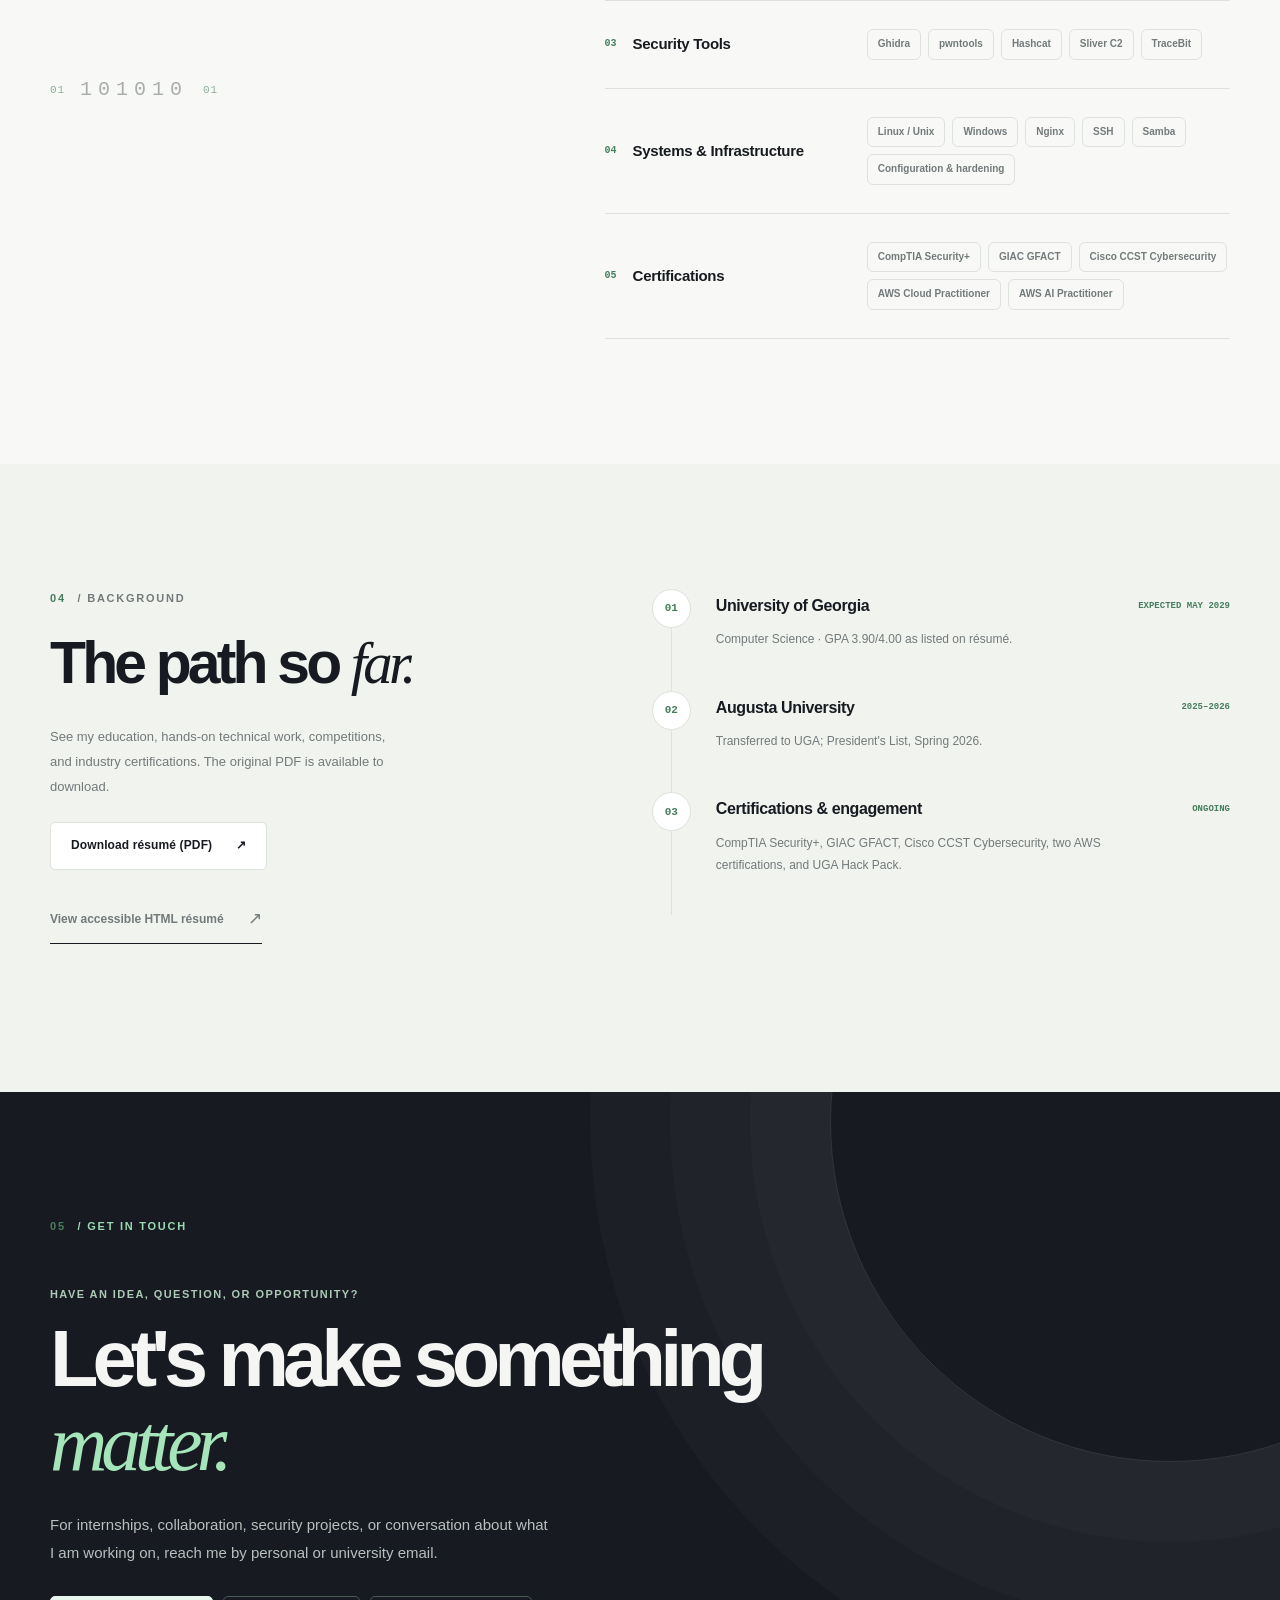
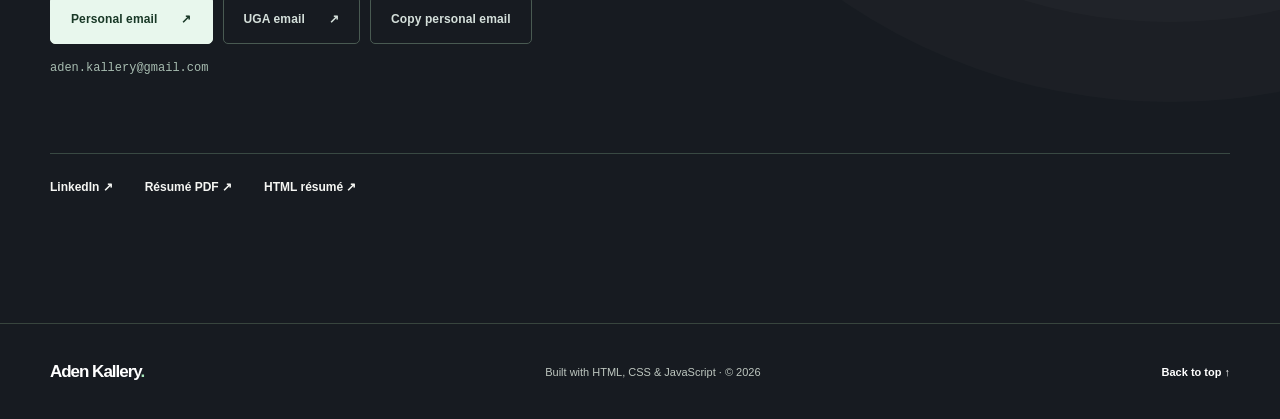
==== commit 368f7d2b: "Updating Personal Details and Projects" ====
--- a/index.html
+++ b/index.html
@@ -1,138 +1,115 @@
-<!doctype html>
+<!DOCTYPE html>
+
 <html lang="en">
 <head>
-  <meta charset="utf-8">
-  <meta name="viewport" content="width=device-width, initial-scale=1">
-  <meta name="theme-color" content="#f7f8f5">
-  <meta name="description" content="Personal portfolio of a computer science student interested in cybersecurity, software engineering, and building useful things.">
-  <title>Your Name — Computer Science & Cybersecurity</title>
-  <link rel="icon" type="image/svg+xml" href="assets/favicon.svg">
-  <link rel="stylesheet" href="style.css">
-  <script src="script.js" defer></script>
+<meta charset="utf-8"/>
+<meta content="width=device-width, initial-scale=1" name="viewport"/>
+<meta content="#f7f8f5" name="theme-color"/>
+<meta content="Aden Kallery — University of Georgia computer science student focused on offensive security, cybersecurity competitions, and software engineering." name="description"/>
+<title>Aden Kallery | Computer Science &amp; Cybersecurity</title>
+<link href="assets/favicon.svg" rel="icon" type="image/svg+xml"/>
+<link href="style.css" rel="stylesheet"/>
+<script defer="" src="script.js"></script>
 </head>
 <body>
-  <a class="skip-link" href="#main">Skip to content</a>
-  <div class="scroll-progress" id="scroll-progress" aria-hidden="true"></div>
+<a class="skip-link" href="#main">Skip to content</a>
+<div aria-hidden="true" class="scroll-progress" id="scroll-progress"></div>
+<header class="site-header" id="top">
+<div class="container header-inner">
+<a aria-label="Back to top" class="brand" href="#top"><span aria-hidden="true" class="brand-symbol">A<span class="brand-dot">.</span></span><span class="brand-word">aden<span class="muted">/</span>portfolio</span></a>
+<nav aria-label="Primary navigation" class="desktop-nav">
+<a href="#about">About</a>
+<a href="#projects">Projects</a>
+<a href="#skills">Skills</a>
+<a href="#resume">Résumé</a>
+<a href="#contact">Contact</a>
+</nav>
+<div class="header-actions">
+<button aria-label="Switch to dark theme" class="icon-button theme-toggle" title="Toggle theme" type="button">
+<svg aria-hidden="true" class="sun-icon" fill="none" stroke="currentColor" stroke-linecap="round" stroke-linejoin="round" stroke-width="1.7" viewbox="0 0 24 24"><circle cx="12" cy="12" r="4"></circle><path d="M12 2v2m0 16v2M4.93 4.93l1.42 1.42m11.3 11.3 1.42 1.42M2 12h2m16 0h2M4.93 19.07l1.42-1.42m11.3-11.3 1.42-1.42"></path></svg>
+<svg aria-hidden="true" class="moon-icon" fill="none" stroke="currentColor" stroke-linecap="round" stroke-linejoin="round" stroke-width="1.7" viewbox="0 0 24 24"><path d="M20.9 13.4A9 9 0 0 1 10.6 3.1 9 9 0 1 0 20.9 13.4Z"></path></svg>
+</button>
+<a class="header-cta" href="#contact">Let's talk <span aria-hidden="true">↗</span></a>
+<button aria-controls="mobile-nav" aria-expanded="false" aria-label="Open menu" class="icon-button menu-toggle" type="button">
+<span></span><span></span>
+</button>
+</div>
+</div>
+<nav aria-label="Mobile navigation" class="mobile-nav" hidden="" id="mobile-nav">
+<a href="#about">About</a><a href="#projects">Projects</a><a href="#skills">Skills</a><a href="#resume">Résumé</a><a href="#contact">Contact</a>
+</nav>
+</header>
+<main id="main">
+<section aria-labelledby="hero-title" class="hero section-pad">
+<div class="container hero-grid">
+<div class="hero-copy reveal">
+<div class="eyebrow">COMPUTER SCIENCE  /  OFFENSIVE SECURITY  /  SOFTWARE</div>
+<h1 id="hero-title">Build with curiosity.<br/><span class="hero-contrast">Secure with purpose<span class="hero-period">.</span></span></h1>
+<p class="hero-description">I'm <strong data-profile-name="">Aden Kallery</strong>, a computer science student at the <strong>University of Georgia</strong> focused on offensive security, software development, and hands-on systems engineering. I enjoy understanding how things work, finding their weaknesses, and making them better.</p>
+<div class="hero-buttons">
+<a class="button button-primary" href="#projects">Explore my work <span aria-hidden="true">↗</span></a>
+<a class="button button-outline" href="assets/Aden_Kallery_Resume.pdf" rel="noopener noreferrer" target="_blank">View résumé <span aria-hidden="true">↗</span></a>
+</div>
+<div class="hero-meta"><span><span aria-hidden="true" class="pulse"></span> University of Georgia</span><span class="meta-separator">/</span><span>Expected graduation: May 2029</span></div>
+</div>
+<div aria-label="Decorative illustration of a software and cybersecurity workspace" class="hero-visual reveal">
+<div class="orbit orbit-outer"></div><div class="orbit orbit-inner"></div>
+<div aria-hidden="true" class="visual-corner corner-one">+</div>
+<div aria-hidden="true" class="visual-corner corner-two">+</div>
+<div class="visual-card code-card">
+<div class="visual-card-top"><div aria-hidden="true" class="window-dots"><i></i><i></i><i></i></div><span>hello_world.js</span><span class="card-top-icon">↗</span></div>
+<div aria-hidden="true" class="code-content"><div><span class="line-no">01</span> <span class="syntax-purple">const</span> developer = {</div><div><span class="line-no">02</span>   focus: <span class="syntax-green">"security"</span>,</div><div><span class="line-no">03</span>   mindset: <span class="syntax-green">"curious"</span>,</div><div><span class="line-no">04</span>   status: <span class="syntax-green">"building"</span></div><div><span class="line-no">05</span> };</div><div><span class="line-no">06</span> <span class="syntax-purple">const</span> future = <span class="syntax-orange">"create"</span>;</div><div><span class="line-no">07</span> <span class="cursor-line">▍</span></div></div>
+</div>
+<div class="security-pill"><span aria-hidden="true" class="lock-mark">✳</span><div><strong>Think. Build. Secure.</strong><small>Always learning, always shipping.</small></div><span class="pill-check">✓</span></div>
+<div class="visual-label label-a">01 / DESIGN</div><div class="visual-label label-b">02 / DEFEND</div>
+</div>
+</div>
+<div class="container hero-bottom"><span>SCROLL TO EXPLORE</span><span aria-hidden="true" class="line-down"></span><span>001 — 006</span></div>
+</section>
+<section aria-labelledby="about-title" class="about section-pad" id="about">
+<div class="container about-grid">
+<div class="section-label reveal"><span class="index">01</span> / A LITTLE ABOUT ME</div>
+<div class="about-content reveal">
+<h2 class="section-title" id="about-title">From how it works to how it breaks.</h2><p>I study computer science at the University of Georgia, where I combine software and systems fundamentals with practical offensive-security work. My interests include vulnerability analysis, reverse engineering, penetration testing, and secure infrastructure.</p><p>My experience spans router firmware research, building and hardening Linux servers, administering a Flask/PostgreSQL application under attack, and competing in live security challenges. I enjoy technical work that requires both careful analysis and clear communication.</p>
 
-  <header class="site-header" id="top">
-    <div class="container header-inner">
-      <a href="#top" class="brand" aria-label="Back to top"><span class="brand-symbol" aria-hidden="true">N<span class="brand-dot">.</span></span><span class="brand-word">yourname<span class="muted">/</span>portfolio</span></a>
-      <nav class="desktop-nav" aria-label="Primary navigation">
-        <a href="#about">About</a>
-        <a href="#projects">Projects</a>
-        <a href="#skills">Skills</a>
-        <a href="#resume">Résumé</a>
-        <a href="#contact">Contact</a>
-      </nav>
-      <div class="header-actions">
-        <button class="icon-button theme-toggle" type="button" aria-label="Switch to dark theme" title="Toggle theme">
-          <svg class="sun-icon" viewBox="0 0 24 24" fill="none" stroke="currentColor" stroke-width="1.7" stroke-linecap="round" stroke-linejoin="round" aria-hidden="true"><circle cx="12" cy="12" r="4"/><path d="M12 2v2m0 16v2M4.93 4.93l1.42 1.42m11.3 11.3 1.42 1.42M2 12h2m16 0h2M4.93 19.07l1.42-1.42m11.3-11.3 1.42-1.42"/></svg>
-          <svg class="moon-icon" viewBox="0 0 24 24" fill="none" stroke="currentColor" stroke-width="1.7" stroke-linecap="round" stroke-linejoin="round" aria-hidden="true"><path d="M20.9 13.4A9 9 0 0 1 10.6 3.1 9 9 0 1 0 20.9 13.4Z"/></svg>
-        </button>
-        <a class="header-cta" href="#contact">Let's talk <span aria-hidden="true">↗</span></a>
-        <button class="icon-button menu-toggle" type="button" aria-label="Open menu" aria-expanded="false" aria-controls="mobile-nav">
-          <span></span><span></span>
-        </button>
-      </div>
-    </div>
-    <nav class="mobile-nav" id="mobile-nav" aria-label="Mobile navigation" hidden>
-      <a href="#about">About</a><a href="#projects">Projects</a><a href="#skills">Skills</a><a href="#resume">Résumé</a><a href="#contact">Contact</a>
-    </nav>
-  </header>
 
-  <main id="main">
-    <section class="hero section-pad" aria-labelledby="hero-title">
-      <div class="container hero-grid">
-        <div class="hero-copy reveal">
-          <div class="eyebrow"><span class="availability-dot"></span> OPEN TO LEARNING, BUILDING & COLLABORATING</div>
-          <h1 id="hero-title">Curious by nature.<br><span class="hero-contrast">Secure by design<span class="hero-period">.</span></span></h1>
-          <p class="hero-description">I'm <strong data-profile-name>Your Name</strong>, a computer science student exploring the intersection of <strong>software engineering</strong> and <strong>cybersecurity</strong>. I turn complex problems into thoughtful, practical solutions.</p>
-          <div class="hero-buttons">
-            <a class="button button-primary" href="#projects">Explore my work <span aria-hidden="true">↗</span></a>
-            <a class="button button-outline" href="resume.html">View résumé <span aria-hidden="true">↗</span></a>
-          </div>
-          <div class="hero-meta"><span><span class="pulse" aria-hidden="true"></span> Available for opportunities</span><span class="meta-separator">/</span><span>Based in the U.S.</span></div>
-        </div>
-        <div class="hero-visual reveal" aria-label="Decorative illustration of a software and cybersecurity workspace">
-          <div class="orbit orbit-outer"></div><div class="orbit orbit-inner"></div>
-          <div class="visual-corner corner-one" aria-hidden="true">+</div>
-          <div class="visual-corner corner-two" aria-hidden="true">+</div>
-          <div class="visual-card code-card">
-            <div class="visual-card-top"><div class="window-dots" aria-hidden="true"><i></i><i></i><i></i></div><span>hello_world.js</span><span class="card-top-icon">↗</span></div>
-            <div class="code-content" aria-hidden="true"><div><span class="line-no">01</span> <span class="syntax-purple">const</span> developer = {</div><div><span class="line-no">02</span> &nbsp; focus: <span class="syntax-green">"security"</span>,</div><div><span class="line-no">03</span> &nbsp; mindset: <span class="syntax-green">"curious"</span>,</div><div><span class="line-no">04</span> &nbsp; status: <span class="syntax-green">"building"</span></div><div><span class="line-no">05</span> };</div><div><span class="line-no">06</span> <span class="syntax-purple">const</span> future = <span class="syntax-orange">"create"</span>;</div><div><span class="line-no">07</span> <span class="cursor-line">▍</span></div></div>
-          </div>
-          <div class="security-pill"><span class="lock-mark" aria-hidden="true">✳</span><div><strong>Think. Build. Secure.</strong><small>Always learning, always shipping.</small></div><span class="pill-check">✓</span></div>
-          <div class="visual-label label-a">01 / DESIGN</div><div class="visual-label label-b">02 / DEFEND</div>
-        </div>
-      </div>
-      <div class="container hero-bottom"><span>SCROLL TO EXPLORE</span><span class="line-down" aria-hidden="true"></span><span>001 — 006</span></div>
-    </section>
-
-    <section id="about" class="about section-pad" aria-labelledby="about-title">
-      <div class="container about-grid">
-        <div class="section-label reveal"><span class="index">01</span> / A LITTLE ABOUT ME</div>
-        <div class="about-content reveal">
-          <h2 id="about-title" class="section-title">I like making complicated things <em>make sense.</em></h2>
-          <p>I'm a computer science student with a growing focus on cybersecurity, problem-solving, and creating technology people can trust. I enjoy understanding how systems work — and how they can work better.</p>
-          <p>From analyzing network traffic and tackling CTF challenges to writing clean software, I bring curiosity, persistence, and an eye for detail to every problem.</p>
-          <a class="text-link" href="#contact">More about working together <span aria-hidden="true">↗</span></a>
-          <div class="about-highlights"><div><span class="highlight-icon" aria-hidden="true">⌘</span><strong>Build with purpose</strong><span>Thoughtful software, useful outcomes.</span></div><div><span class="highlight-icon" aria-hidden="true">◎</span><strong>Think like an analyst</strong><span>Question assumptions. Follow evidence.</span></div><div><span class="highlight-icon" aria-hidden="true">↗</span><strong>Keep growing</strong><span>Curiosity is a competitive advantage.</span></div></div>
-        </div>
-      </div>
-    </section>
-
-    <section id="projects" class="projects-section section-pad" aria-labelledby="projects-title">
-      <div class="container">
-        <div class="section-heading reveal"><div><div class="section-label"><span class="index">02</span> / SELECTED WORK</div><h2 id="projects-title" class="section-title">A few things I'm <em>building.</em></h2></div><p>Sample project concepts to personalize with your own repositories, screenshots, and results.</p></div>
-        <div class="filter-bar reveal" role="group" aria-label="Filter projects"><button class="filter-button active" data-filter="all" aria-pressed="true">All work <span>04</span></button><button class="filter-button" data-filter="security" aria-pressed="false">Cybersecurity</button><button class="filter-button" data-filter="software" aria-pressed="false">Software</button></div>
-        <div class="projects-grid">
-          <article class="project-card reveal" data-category="security">
-            <div class="project-art art-packets" aria-hidden="true"><div class="art-grid"></div><div class="flow-node flow-left">01</div><div class="flow-node flow-middle">02</div><div class="flow-node flow-right">03</div><svg class="flow-lines" viewBox="0 0 500 220"><path d="M108 110 H234 H368" fill="none" stroke="currentColor" stroke-width="2" stroke-dasharray="5 7"/><path d="m359 103 9 7-9 7" fill="none" stroke="currentColor" stroke-width="2"/></svg><div class="art-caption">TRAFFIC / ANALYSIS</div></div>
-            <div class="project-body"><div class="project-number">01 <span>CYBERSECURITY</span></div><h3>Network Traffic Analyzer</h3><p>A packet-analysis concept for understanding protocols, spotting anomalies, and turning raw captures into useful findings.</p><div class="project-bottom"><div class="tags"><span>Python</span><span>Wireshark</span><span>Networking</span></div><button type="button" class="project-open" data-project="network" aria-label="View Network Traffic Analyzer details">↗</button></div></div>
-          </article>
-          <article class="project-card reveal" data-category="security">
-            <div class="project-art art-ctf" aria-hidden="true"><div class="ctf-terminal"><span class="term-prompt">$</span> explore --challenge security<br><span class="term-output">&gt; analyze. document. learn.</span><br><span class="term-prompt">$</span> <span class="term-cursor">▌</span></div><div class="ctf-badge">{ CTF }</div><div class="art-caption">RESEARCH / WRITEUPS</div></div>
-            <div class="project-body"><div class="project-number">02 <span>CYBERSECURITY</span></div><h3>CTF Notes & Writeups</h3><p>A collection of documented security challenges, investigation workflows, and lessons learned through hands-on practice.</p><div class="project-bottom"><div class="tags"><span>Linux</span><span>Forensics</span><span>Research</span></div><button type="button" class="project-open" data-project="ctf" aria-label="View CTF Notes and Writeups details">↗</button></div></div>
-          </article>
-          <article class="project-card reveal" data-category="software">
-            <div class="project-art art-monitor" aria-hidden="true"><div class="monitor-window"><div class="monitor-line"><span>file_integrity.log</span><span class="monitor-live">● LIVE</span></div><div class="monitor-bars"><i></i><i></i><i></i><i></i><i></i><i></i><i></i><i></i><i></i></div><div class="monitor-status">✓ &nbsp; Integrity checks ready</div></div><div class="art-caption">MONITOR / VERIFY</div></div>
-            <div class="project-body"><div class="project-number">03 <span>SOFTWARE + SECURITY</span></div><h3>File Integrity Monitor</h3><p>A lightweight monitoring-tool concept that compares file hashes and highlights unexpected changes.</p><div class="project-bottom"><div class="tags"><span>Python</span><span>Hashing</span><span>Automation</span></div><button type="button" class="project-open" data-project="monitor" aria-label="View File Integrity Monitor details">↗</button></div></div>
-          </article>
-          <article class="project-card reveal" data-category="software">
-            <div class="project-art art-dashboard" aria-hidden="true"><div class="mini-app"><div class="mini-sidebar"><i></i><i></i><i></i></div><div class="mini-main"><div class="mini-head"></div><div class="mini-stats"><span></span><span></span><span></span></div><div class="mini-rows"><i></i><i></i><i></i></div></div></div><div class="art-caption">DESIGN / DEVELOP</div></div>
-            <div class="project-body"><div class="project-number">04 <span>SOFTWARE</span></div><h3>Developer Dashboard</h3><p>A clean dashboard concept for organizing tasks, visualizing progress, and making everyday workflows simpler.</p><div class="project-bottom"><div class="tags"><span>HTML / CSS</span><span>JavaScript</span><span>UI/UX</span></div><button type="button" class="project-open" data-project="dashboard" aria-label="View Developer Dashboard details">↗</button></div></div>
-          </article>
-        </div>
-        <div class="projects-footer reveal"><span>Good work starts with a good question.</span><a class="text-link" href="https://github.com" target="_blank" rel="noopener noreferrer" data-github>Find me on GitHub <span aria-hidden="true">↗</span></a></div>
-      </div>
-    </section>
-
-    <section id="skills" class="skills-section section-pad" aria-labelledby="skills-title">
-      <div class="container skills-layout">
-        <div class="skills-intro reveal"><div class="section-label"><span class="index">03</span> / TOOLKIT</div><h2 id="skills-title" class="section-title">Tools I use.<br><em>Ideas I chase.</em></h2><p>Foundations across programming, systems, and security — always growing through real practice.</p><div class="skills-decor" aria-hidden="true"><span>01</span><span>101010</span><span>01</span></div></div>
-        <div class="skills-list reveal">
-          <div class="skill-row"><div class="skill-row-title"><span class="skill-index">01</span><h3>Programming</h3></div><div class="skill-tags"><span>Python</span><span>C / C++</span><span>JavaScript</span><span>HTML / CSS</span><span>SQL</span></div></div>
-          <div class="skill-row"><div class="skill-row-title"><span class="skill-index">02</span><h3>Cybersecurity</h3></div><div class="skill-tags"><span>Network analysis</span><span>Digital forensics</span><span>CTF practice</span><span>Secure coding</span></div></div>
-          <div class="skill-row"><div class="skill-row-title"><span class="skill-index">03</span><h3>Tools & Systems</h3></div><div class="skill-tags"><span>Linux</span><span>Git / GitHub</span><span>Wireshark</span><span>Docker</span><span>Bash</span></div></div>
-          <div class="skill-row"><div class="skill-row-title"><span class="skill-index">04</span><h3>How I Work</h3></div><div class="skill-tags"><span>Problem solving</span><span>Documentation</span><span>Research</span><span>Collaboration</span></div></div>
-        </div>
-      </div>
-    </section>
-
-    <section id="resume" class="resume-section section-pad" aria-labelledby="resume-title">
-      <div class="container resume-layout">
-        <div class="resume-intro reveal"><div class="section-label"><span class="index">04</span> / BACKGROUND</div><h2 id="resume-title" class="section-title">The path so <em>far.</em></h2><p>A snapshot of what I'm learning and where I want to go. Customize the résumé template with your actual details before publishing.</p><a class="button button-outline" href="resume.html">Open my résumé <span aria-hidden="true">↗</span></a></div>
-        <div class="timeline reveal"><div class="timeline-item"><div class="timeline-icon">01</div><div class="timeline-content"><div class="timeline-top"><h3>Computer Science</h3><span>EDUCATION</span></div><p>Bachelor's degree studies · Add your university and expected graduation year.</p></div></div><div class="timeline-item"><div class="timeline-icon">02</div><div class="timeline-content"><div class="timeline-top"><h3>Hands-on Security Practice</h3><span>CONTINUOUS</span></div><p>Capture-the-flag exercises, system analysis, network investigations, and independent projects.</p></div></div><div class="timeline-item"><div class="timeline-icon">03</div><div class="timeline-content"><div class="timeline-top"><h3>What's Next</h3><span>LOOKING AHEAD</span></div><p>Opportunities to contribute, gain experience, and learn from talented engineering and security teams.</p></div></div></div>
-      </div>
-    </section>
-
-    <section id="contact" class="contact-section section-pad" aria-labelledby="contact-title">
-      <div class="container contact-inner reveal"><div class="section-label"><span class="index">05</span> / GET IN TOUCH</div><p class="contact-kicker">HAVE AN IDEA, QUESTION, OR OPPORTUNITY?</p><h2 id="contact-title">Let's make something <em>matter.</em></h2><p class="contact-description">I'm always happy to connect with fellow builders, curious minds, and teams working on meaningful problems.</p><div class="contact-actions"><a href="mailto:hello@example.com" class="button button-primary contact-mail" data-email-link>Send an email <span aria-hidden="true">↗</span></a><button type="button" class="button button-ghost copy-email" aria-label="Copy email address"><svg width="17" height="17" viewBox="0 0 24 24" fill="none" stroke="currentColor" stroke-width="1.8" stroke-linecap="round" stroke-linejoin="round" aria-hidden="true"><rect x="8" y="8" width="12" height="12" rx="2"/><path d="M16 8V6a2 2 0 0 0-2-2H6a2 2 0 0 0-2 2v8a2 2 0 0 0 2 2h2"/></svg> Copy email</button></div><div class="contact-email" data-email-text>hello@example.com</div><div class="contact-rule"></div><div class="contact-socials"><a href="https://github.com" target="_blank" rel="noopener noreferrer" data-github>GitHub ↗</a><a href="https://www.linkedin.com" target="_blank" rel="noopener noreferrer" data-linkedin>LinkedIn ↗</a><a href="resume.html">Résumé ↗</a></div></div>
-    </section>
-  </main>
-
-  <footer class="site-footer"><div class="container footer-inner"><a href="#top" class="footer-brand">Your Name<span>.</span></a><span>Designed with care. Built with HTML, CSS & JS.</span><a class="back-top" href="#top">Back to top ↑</a></div></footer>
-  <div class="toast" role="status" aria-live="polite" aria-atomic="true"></div>
-  <dialog class="project-dialog" aria-labelledby="dialog-title"><form method="dialog"><button class="dialog-close" aria-label="Close project details">×</button></form><div class="dialog-eyebrow" id="dialog-category"></div><h2 id="dialog-title"></h2><p id="dialog-description"></p><h3>The idea</h3><p id="dialog-details"></p><h3>Skills involved</h3><div class="dialog-tags" id="dialog-tags"></div><p class="dialog-note">These are starter project concepts. Replace them with your own verified work before sharing with recruiters.</p></dialog>
+<a class="text-link" href="#contact">More about working together <span aria-hidden="true">↗</span></a>
+<div class="about-highlights"><div><span aria-hidden="true" class="highlight-icon">⌘</span><strong>Top 6% at FAUST CTF</strong><span>Top 30 of 500 teams · 2026.</span></div><div><span aria-hidden="true" class="highlight-icon">◎</span><strong>Blue Team MVP</strong><span>NCAE Cyber Games · 2026.</span></div><div><span aria-hidden="true" class="highlight-icon">↗</span><strong>Top 10 at Raymond James CTF</strong><span>Incident response, attack-defense &amp; Jeopardy · 2026.</span></div></div>
+</div>
+</div>
+</section>
+<section aria-labelledby="projects-title" class="projects-section section-pad" id="projects">
+<div class="container">
+<div class="section-heading reveal"><div><div class="section-label"><span class="index">02</span> / SELECTED WORK</div><h2 class="section-title" id="projects-title">Selected projects and competitions.</h2></div><p>Hands-on engineering, offensive security, infrastructure, and competition work drawn from my résumé.</p></div>
+<div aria-label="Filter projects" class="filter-bar reveal" role="group"><button aria-pressed="true" class="filter-button active" data-filter="all">All work <span>07</span></button><button aria-pressed="false" class="filter-button" data-filter="security">Cybersecurity</button><button aria-pressed="false" class="filter-button" data-filter="software">Software</button></div>
+<div class="projects-grid"><article class="project-card reveal" data-category="security"><div aria-hidden="true" class="project-art art-packets"><div class="art-grid"></div><div class="flow-node flow-left">01</div><div class="flow-node flow-middle">02</div><div class="flow-node flow-right">03</div><svg class="flow-lines" viewbox="0 0 500 220"><path d="M108 110 H234 H368" fill="none" stroke="currentColor" stroke-dasharray="5 7" stroke-width="2"></path><path d="m359 103 9 7-9 7" fill="none" stroke="currentColor" stroke-width="2"></path></svg><div class="art-caption">FIRMWARE / SECURITY</div></div><div class="project-body"><div class="project-number">01 <span>OFFENSIVE SECURITY / FIRMWARE</span></div><h3>Router Vulnerability Analysis</h3><p>Found and exploited vulnerabilities in an Asus router to obtain root access, bypass the stock bootloader, and replace its legacy firmware.</p><div class="project-bottom"><div class="tags"><span>Vulnerability analysis</span><span>Firmware</span><span>Linux</span></div><button aria-label="View Router Vulnerability Analysis details" class="project-open" data-project="router" type="button">↗</button></div></div></article><article class="project-card reveal" data-category="software"><div aria-hidden="true" class="project-art art-dashboard"><div class="mini-app"><div class="mini-sidebar"><i></i><i></i><i></i></div><div class="mini-main"><div class="mini-head"></div><div class="mini-stats"><span></span><span></span><span></span></div><div class="mini-rows"><i></i><i></i><i></i></div></div></div><div class="art-caption">APPLICATIONS / DEFENSE</div></div><div class="project-body"><div class="project-number">02 <span>APPLICATIONS / BLUE TEAM</span></div><h3>NCAE Cyber Games</h3><p>Deployed and administered a Flask/Nginx application backed by PostgreSQL while responding to attacks from around 30 red-team participants.</p><div class="project-bottom"><div class="tags"><span>Flask</span><span>Nginx</span><span>PostgreSQL</span></div><button aria-label="View NCAE Cyber Games details" class="project-open" data-project="ncae" type="button">↗</button></div></div></article><article class="project-card reveal" data-category="security"><div aria-hidden="true" class="project-art art-ctf"><div class="ctf-terminal"><span class="term-prompt">$</span> review --evidence findings<br/><span class="term-output">&gt; analyze. document. improve.</span><br/><span class="term-prompt">$</span> <span class="term-cursor">▌</span></div><div class="ctf-badge">{ CTF }</div><div class="art-caption">COMPETE / DEFEND</div></div><div class="project-body"><div class="project-number">03 <span>ATTACK-DEFENSE / CTF</span></div><h3>FAUST CTF</h3><p>Competed in live attack-defense, balancing exploitation, service protection, and team coordination; finished among the top 30 of 500 teams.</p><div class="project-bottom"><div class="tags"><span>Attack-defense</span><span>Teamwork</span><span>Linux</span></div><button aria-label="View FAUST CTF details" class="project-open" data-project="faust" type="button">↗</button></div></div></article><article class="project-card reveal" data-category="software"><div aria-hidden="true" class="project-art art-dashboard"><div class="mini-app"><div class="mini-sidebar"><i></i><i></i><i></i></div><div class="mini-main"><div class="mini-head"></div><div class="mini-stats"><span></span><span></span><span></span></div><div class="mini-rows"><i></i><i></i><i></i></div></div></div><div class="art-caption">LOCAL AI / GUIDANCE</div></div><div class="project-body"><div class="project-number">04 <span>LOCAL AI / SOFTWARE</span></div><h3>VandyHacks AI Chatbot</h3><p>Built a locally hosted AI chatbot to provide disaster-recovery guidance without relying on external API services.</p><div class="project-bottom"><div class="tags"><span>Local AI</span><span>Software</span><span>Disaster recovery</span></div><button aria-label="View VandyHacks AI Chatbot details" class="project-open" data-project="vandy" type="button">↗</button></div></div></article><article class="project-card reveal" data-category="security"><div aria-hidden="true" class="project-art art-monitor"><div class="monitor-window"><div class="monitor-line"><span>sshd + samba</span><span class="monitor-live">● ACTIVE</span></div><div class="monitor-bars"><i></i><i></i><i></i><i></i><i></i><i></i><i></i><i></i><i></i></div><div class="monitor-status">✓   TraceBit alerting configured</div></div><div class="art-caption">SYSTEMS / HARDENING</div></div><div class="project-body"><div class="project-number">05 <span>LINUX / INFRASTRUCTURE</span></div><h3>Linux Server Build &amp; Hardening</h3><p>Repurposed legacy hardware into a multiuser Linux server with SSH and Samba, adding TraceBit honey credentials to detect unauthorized access.</p><div class="project-bottom"><div class="tags"><span>Linux</span><span>SSH</span><span>Samba</span><span>TraceBit</span></div><button aria-label="View Linux Server Build &amp; Hardening details" class="project-open" data-project="server" type="button">↗</button></div></div></article><article class="project-card reveal" data-category="security"><div aria-hidden="true" class="project-art art-ctf"><div class="ctf-terminal"><span class="term-prompt">$</span> review --evidence findings<br/><span class="term-output">&gt; analyze. document. improve.</span><br/><span class="term-prompt">$</span> <span class="term-cursor">▌</span></div><div class="ctf-badge">{ CTF }</div><div class="art-caption">RESEARCH / RESPONSE</div></div><div class="project-body"><div class="project-number">06 <span>INCIDENT RESPONSE / CTF</span></div><h3>Raymond James CTF</h3><p>Earned a top-10 finish across Jeopardy challenges, attack-defense, and incident response, including evidence analysis and a formal report.</p><div class="project-bottom"><div class="tags"><span>Forensics</span><span>Incident response</span><span>Reporting</span></div><button aria-label="View Raymond James CTF details" class="project-open" data-project="raymond" type="button">↗</button></div></div></article><article class="project-card reveal" data-category="security"><div aria-hidden="true" class="project-art art-packets"><div class="art-grid"></div><div class="flow-node flow-left">01</div><div class="flow-node flow-middle">02</div><div class="flow-node flow-right">03</div><svg class="flow-lines" viewbox="0 0 500 220"><path d="M108 110 H234 H368" fill="none" stroke="currentColor" stroke-dasharray="5 7" stroke-width="2"></path><path d="m359 103 9 7-9 7" fill="none" stroke="currentColor" stroke-width="2"></path></svg><div class="art-caption">SIMULATION / TEAMWORK</div></div><div class="project-body"><div class="project-number">07 <span>LEADERSHIP / SECURITY</span></div><h3>Viceroy Gilded Guardian</h3><p>Captained a team to 3rd place in a simulated missile-defense scenario, using Sliver C2 to analyze services and neutralize the modeled threat.</p><div class="project-bottom"><div class="tags"><span>Team leadership</span><span>Sliver C2</span><span>Service analysis</span></div><button aria-label="View Viceroy Gilded Guardian details" class="project-open" data-project="viceroy" type="button">↗</button></div></div></article></div>
+<div class="projects-footer reveal"><span>Additional technical work and documentation available upon request.</span><a class="text-link" href="assets/Aden_Kallery_Resume.pdf" rel="noopener noreferrer" target="_blank">See all experience on my résumé <span aria-hidden="true">↗</span></a></div>
+</div>
+</section>
+<section aria-labelledby="skills-title" class="skills-section section-pad" id="skills">
+<div class="container skills-layout">
+<div class="skills-intro reveal"><div class="section-label"><span class="index">03</span> / TOOLKIT</div><h2 class="section-title" id="skills-title">Tools I use.<br/><em>Ideas I chase.</em></h2><p>A toolkit developed through coursework, personal projects, competitions, and security lab work.</p><div aria-hidden="true" class="skills-decor"><span>01</span><span>101010</span><span>01</span></div></div>
+<div class="skills-list reveal"><div class="skill-row"><div class="skill-row-title"><span class="skill-index">01</span><h3>Offensive Security</h3></div><div class="skill-tags"><span>Vulnerability analysis</span><span>Penetration testing</span><span>Reverse engineering</span><span>Exploit analysis</span><span>CTF attack-defense</span></div></div><div class="skill-row"><div class="skill-row-title"><span class="skill-index">02</span><h3>Languages &amp; Development</h3></div><div class="skill-tags"><span>Python</span><span>Java</span><span>C#</span><span>SQL</span><span>HTML</span><span>Flask</span><span>PostgreSQL</span></div></div><div class="skill-row"><div class="skill-row-title"><span class="skill-index">03</span><h3>Security Tools</h3></div><div class="skill-tags"><span>Ghidra</span><span>pwntools</span><span>Hashcat</span><span>Sliver C2</span><span>TraceBit</span></div></div><div class="skill-row"><div class="skill-row-title"><span class="skill-index">04</span><h3>Systems &amp; Infrastructure</h3></div><div class="skill-tags"><span>Linux / Unix</span><span>Windows</span><span>Nginx</span><span>SSH</span><span>Samba</span><span>Configuration &amp; hardening</span></div></div><div class="skill-row"><div class="skill-row-title"><span class="skill-index">05</span><h3>Certifications</h3></div><div class="skill-tags"><span>CompTIA Security+</span><span>GIAC GFACT</span><span>Cisco CCST Cybersecurity</span><span>AWS Cloud Practitioner</span><span>AWS AI Practitioner</span></div></div></div>
+</div>
+</section>
+<section aria-labelledby="resume-title" class="resume-section section-pad" id="resume">
+<div class="container resume-layout">
+<div class="resume-intro reveal"><div class="section-label"><span class="index">04</span> / BACKGROUND</div><h2 class="section-title" id="resume-title">The path so <em>far.</em></h2><p>See my education, hands-on technical work, competitions, and industry certifications. The original PDF is available to download.</p><a class="button button-outline" download="Aden_Kallery_Resume.pdf" href="assets/Aden_Kallery_Resume.pdf">Download résumé (PDF) <span aria-hidden="true">↗</span></a><p class="resume-secondary-link"><a class="text-link" href="resume.html">View accessible HTML résumé <span aria-hidden="true">↗</span></a></p></div>
+<div class="timeline reveal">
+<div class="timeline-item"><div class="timeline-icon">01</div><div class="timeline-content"><div class="timeline-top"><h3>University of Georgia</h3><span>EXPECTED MAY 2029</span></div><p>Computer Science · GPA 3.90/4.00 as listed on résumé.</p></div></div>
+<div class="timeline-item"><div class="timeline-icon">02</div><div class="timeline-content"><div class="timeline-top"><h3>Augusta University</h3><span>2025–2026</span></div><p>Transferred to UGA; President's List, Spring 2026.</p></div></div>
+<div class="timeline-item"><div class="timeline-icon">03</div><div class="timeline-content"><div class="timeline-top"><h3>Certifications &amp; engagement</h3><span>ONGOING</span></div><p>CompTIA Security+, GIAC GFACT, Cisco CCST Cybersecurity, two AWS certifications, and UGA Hack Pack.</p></div></div></div>
+</div>
+</section>
+<section aria-labelledby="contact-title" class="contact-section section-pad" id="contact">
+<div class="container contact-inner reveal"><div class="section-label"><span class="index">05</span> / GET IN TOUCH</div><p class="contact-kicker">HAVE AN IDEA, QUESTION, OR OPPORTUNITY?</p><h2 id="contact-title">Let's make something <em>matter.</em></h2><p class="contact-description">For internships, collaboration, security projects, or conversation about what I am working on, reach me by personal or university email.</p><div class="contact-actions">
+<a class="button button-primary contact-mail" data-email-link="" href="mailto:aden.kallery@gmail.com">Personal email <span aria-hidden="true">↗</span></a>
+<a class="button button-ghost" href="mailto:ark43770@uga.edu">UGA email <span aria-hidden="true">↗</span></a>
+<button aria-label="Copy personal email address" class="button button-ghost copy-email" data-copy-email="aden.kallery@gmail.com" type="button">Copy personal email</button></div><div class="contact-email" data-email-text=""><a data-email-text="" href="mailto:aden.kallery@gmail.com">aden.kallery@gmail.com</a><span aria-hidden="true" class="email-divider">/</span><a href="mailto:ark43770@uga.edu">ark43770@uga.edu</a></div><div class="contact-rule"></div><div class="contact-socials"><a data-linkedin="" href="https://www.linkedin.com/in/akallery" rel="noopener noreferrer" target="_blank">LinkedIn ↗</a><a href="assets/Aden_Kallery_Resume.pdf" rel="noopener noreferrer" target="_blank">Résumé PDF ↗</a><a href="resume.html">HTML résumé ↗</a></div></div>
+</section>
+</main>
+<footer class="site-footer"><div class="container footer-inner"><a class="footer-brand" href="#top">Aden Kallery<span>.</span></a><span>Built with HTML, CSS &amp; JavaScript · © 2026</span><a class="back-top" href="#top">Back to top ↑</a></div></footer>
+<div aria-atomic="true" aria-live="polite" class="toast" role="status"></div>
+<dialog aria-labelledby="dialog-title" class="project-dialog"><form method="dialog"><button aria-label="Close project details" class="dialog-close">×</button></form><div class="dialog-eyebrow" id="dialog-category"></div><h2 id="dialog-title"></h2><p id="dialog-description"></p><h3>Project details</h3><p id="dialog-details"></p><h3>Tools and focus areas</h3><div class="dialog-tags" id="dialog-tags"></div><p class="dialog-note">Project summaries are based on my résumé. Technical details and writeups are available on request.</p></dialog>
 </body>
 </html>
--- a/style.css
+++ b/style.css
@@ -148,3 +148,11 @@
   .resume-paper-section p,.resume-paper-section li{font-size:10.5px}
   .resume-paper-section h2{margin-bottom:7px}
 }
+
+/* Personal portfolio enhancements */
+.contact-email {display:flex;align-items:center;flex-wrap:wrap;gap:12px;overflow-wrap:anywhere}
+.contact-email a {color:#cfe7d5;text-decoration:underline;text-decoration-color:#658f76;text-underline-offset:4px}
+.contact-email .email-divider {color:#658f76}
+.resume-secondary-link {margin-top:18px!important}
+.resume-secondary-link .text-link {font-size:12px}
+@media(max-width:620px){.contact-email{align-items:flex-start;flex-direction:column;gap:9px}.contact-email .email-divider{display:none}}
